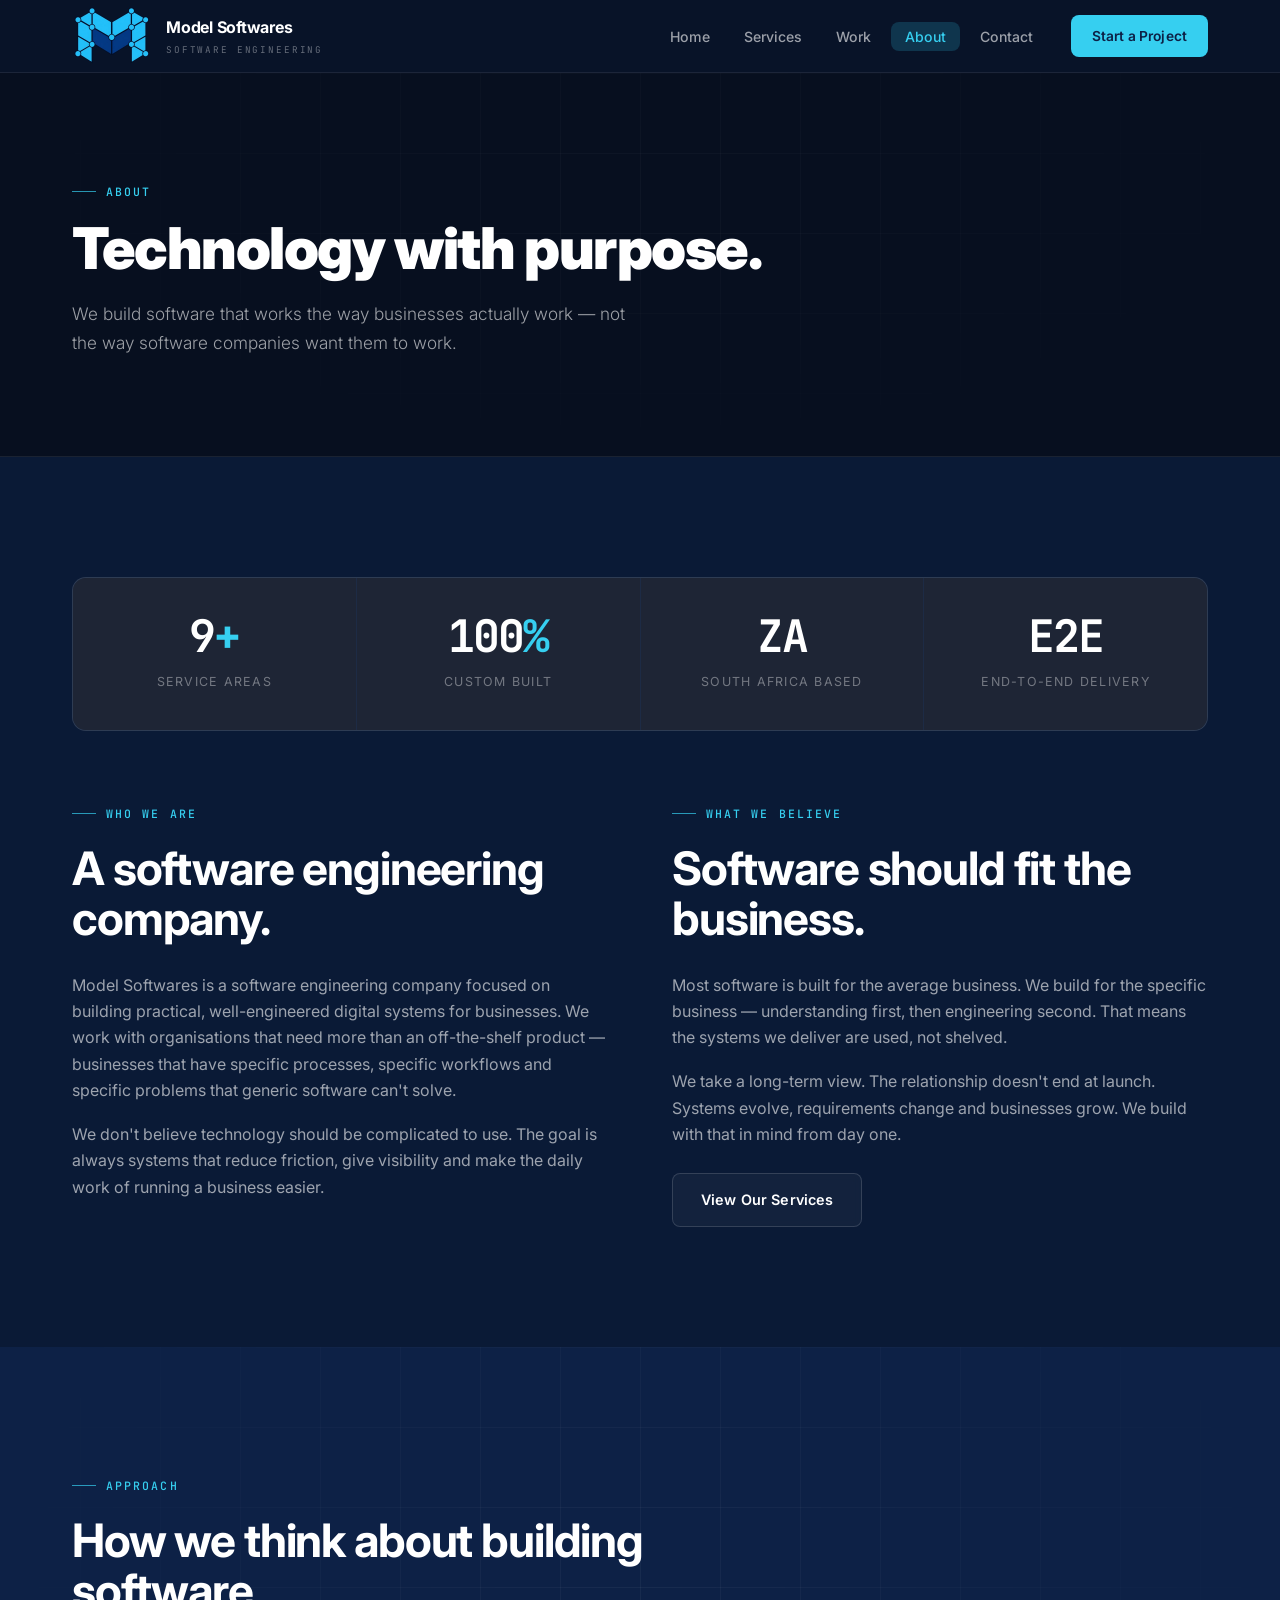
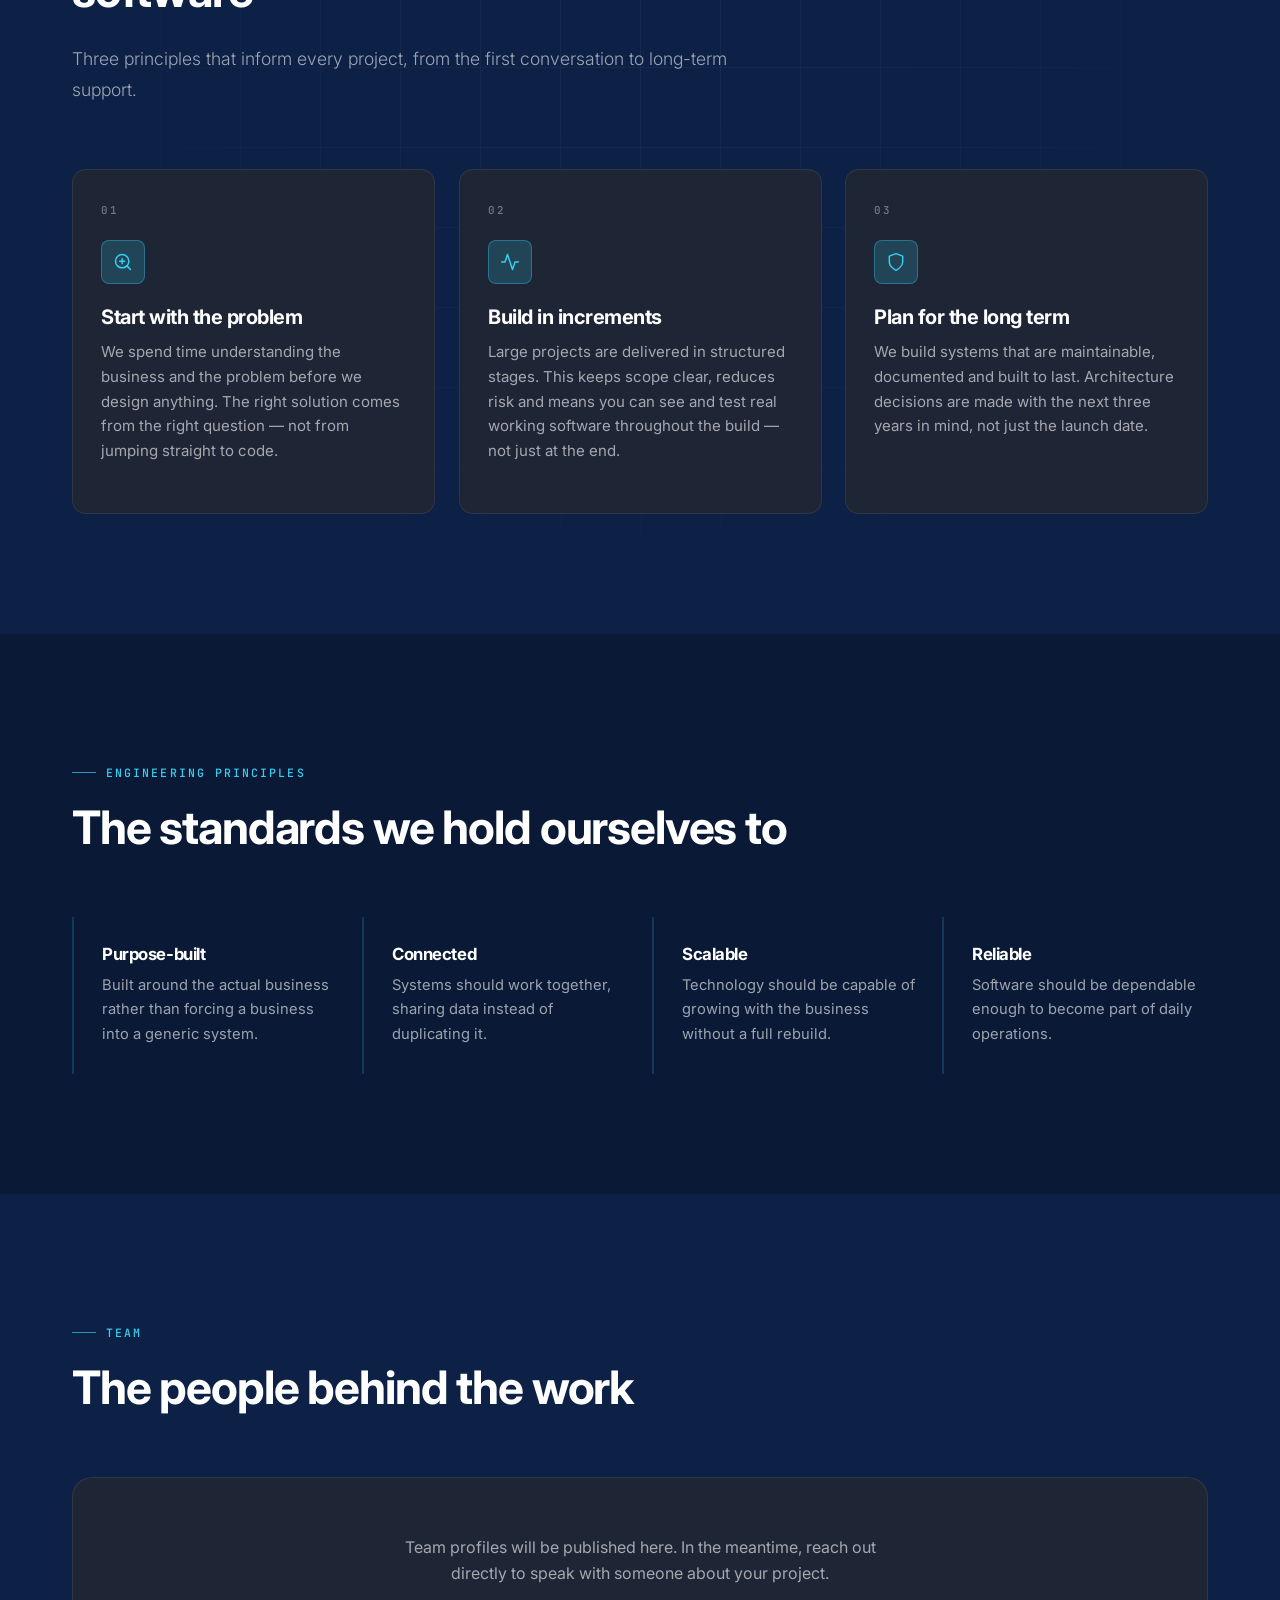
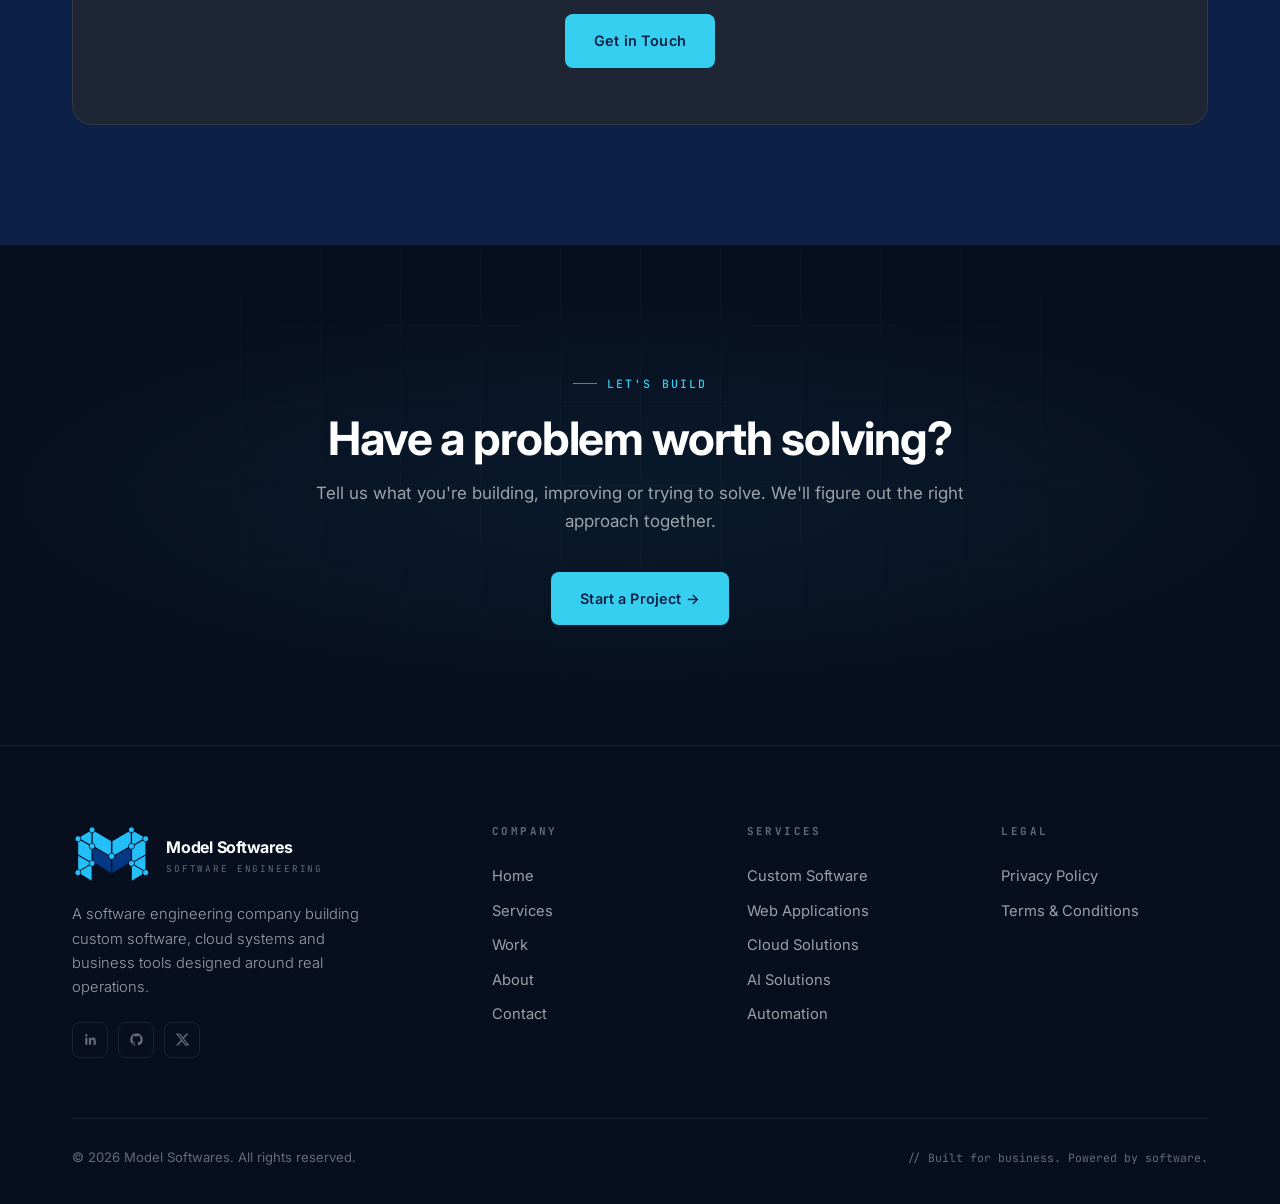
==== about.html @ 7ee9432d "Add files via upload" ====
<!DOCTYPE html>
<html lang="en">
<head>
<meta charset="utf-8">
<meta name="viewport" content="width=device-width, initial-scale=1">
<title>About — Model Softwares</title>
<meta name="description" content="Model Softwares is a software engineering company building custom software, cloud systems and business tools designed around real operations.">
<meta name="theme-color" content="#070f1f">
<meta property="og:type" content="website">
<meta property="og:title" content="About — Model Softwares">
<meta property="og:description" content="A software engineering company built around practical, reliable technology.">
<meta property="og:image" content="images/newlogo.png">
<link rel="icon" href="favicon.svg" type="image/svg+xml">
<link rel="icon" href="images/newlogo-display.png" type="image/png">
<link rel="stylesheet" href="css/style.css">
</head>
<body>

<div class="scroll-progress" aria-hidden="true"></div>

<header class="site-header">
  <div class="wrap">
    <nav class="nav" aria-label="Main navigation">
      <a class="brand" href="index.html">
        <picture>
          <source srcset="images/newlogo-display.webp" type="image/webp">
          <img src="images/newlogo-display.png" alt="Model Softwares logo" width="80" height="58">
        </picture>

        <span>Model Softwares<small>Software Engineering</small></span>
      </a>
      <ul class="nav-links">
        <li><a href="index.html">Home</a></li>
        <li><a href="services.html">Services</a></li>
        <li><a href="work.html">Work</a></li>
        <li><a href="about.html" class="is-active">About</a></li>
        <li><a href="contact.html">Contact</a></li>
      </ul>
      <div class="nav-actions">
        <a class="btn btn--primary btn--sm" href="contact.html">Start a Project</a>
      </div>
      <button class="nav-toggle" type="button" aria-label="Toggle menu" aria-controls="mobile-menu" aria-expanded="false">
        <span></span><span></span><span></span>
      </button>
    </nav>
  </div>
  <div class="mobile-menu" id="mobile-menu">
    <ul>
      <li><a href="index.html">Home</a></li>
      <li><a href="services.html">Services</a></li>
      <li><a href="work.html">Work</a></li>
      <li><a href="about.html" class="is-active">About</a></li>
      <li><a href="contact.html">Contact</a></li>
    </ul>
    <div class="wrap"><a class="btn btn--primary" href="contact.html">Start a Project</a></div>
  </div>
</header>

<main>

  <!-- PAGE HERO -->
  <section class="page-hero">
    <div class="grid-lines" aria-hidden="true"></div>
    <div class="wrap">
      <div class="page-hero__inner">
        <span class="eyebrow">About</span>
        <h1>Technology with purpose.</h1>
        <p>We build software that works the way businesses actually work — not the way software companies want them to work.</p>
      </div>
    </div>
  </section>

  <!-- STAT ROW -->
  <section class="section section--dark">
    <div class="wrap">
      <div class="stat-row reveal">
        <div class="stat-item">
          <span class="stat-item__value">9<span class="accent">+</span></span>
          <span class="stat-item__label">Service Areas</span>
        </div>
        <div class="stat-item">
          <span class="stat-item__value">100<span class="accent">%</span></span>
          <span class="stat-item__label">Custom Built</span>
        </div>
        <div class="stat-item">
          <span class="stat-item__value">ZA</span>
          <span class="stat-item__label">South Africa Based</span>
        </div>
        <div class="stat-item">
          <span class="stat-item__value">E2E</span>
          <span class="stat-item__label">End-to-End Delivery</span>
        </div>
      </div>

      <!-- WHO WE ARE -->
      <div class="grid grid--2" style="gap: 64px; align-items: start;">
        <div class="reveal">
          <span class="eyebrow">Who we are</span>
          <h2>A software engineering company.</h2>
          <p>Model Softwares is a software engineering company focused on building practical, well-engineered digital systems for businesses. We work with organisations that need more than an off-the-shelf product — businesses that have specific processes, specific workflows and specific problems that generic software can't solve.</p>
          <p>We don't believe technology should be complicated to use. The goal is always systems that reduce friction, give visibility and make the daily work of running a business easier.</p>
        </div>
        <div class="reveal">
          <span class="eyebrow">What we believe</span>
          <h2>Software should fit the business.</h2>
          <p>Most software is built for the average business. We build for the specific business — understanding first, then engineering second. That means the systems we deliver are used, not shelved.</p>
          <p>We take a long-term view. The relationship doesn't end at launch. Systems evolve, requirements change and businesses grow. We build with that in mind from day one.</p>
          <a class="btn btn--ghost" href="services.html" style="margin-top: 8px;">View Our Services</a>
        </div>
      </div>
    </div>
  </section>

  <!-- APPROACH -->
  <section class="section">
    <div class="grid-lines" aria-hidden="true"></div>
    <div class="wrap">
      <div class="section-head reveal">
        <span class="eyebrow">Approach</span>
        <h2>How we think about building software</h2>
        <p class="lead">Three principles that inform every project, from the first conversation to long-term support.</p>
      </div>

      <div class="grid grid--3">
        <article class="card reveal">
          <div class="card__num">01</div>
          <div class="card__icon" aria-hidden="true">
            <svg viewBox="0 0 24 24" fill="none" stroke="currentColor" stroke-width="1.8" stroke-linecap="round" stroke-linejoin="round"><circle cx="11" cy="11" r="8"/><path d="M21 21l-4.35-4.35M11 8v6M8 11h6"/></svg>
          </div>
          <h3>Start with the problem</h3>
          <p>We spend time understanding the business and the problem before we design anything. The right solution comes from the right question — not from jumping straight to code.</p>
        </article>

        <article class="card reveal">
          <div class="card__num">02</div>
          <div class="card__icon" aria-hidden="true">
            <svg viewBox="0 0 24 24" fill="none" stroke="currentColor" stroke-width="1.8" stroke-linecap="round" stroke-linejoin="round"><polyline points="22 12 18 12 15 21 9 3 6 12 2 12"/></svg>
          </div>
          <h3>Build in increments</h3>
          <p>Large projects are delivered in structured stages. This keeps scope clear, reduces risk and means you can see and test real working software throughout the build — not just at the end.</p>
        </article>

        <article class="card reveal">
          <div class="card__num">03</div>
          <div class="card__icon" aria-hidden="true">
            <svg viewBox="0 0 24 24" fill="none" stroke="currentColor" stroke-width="1.8" stroke-linecap="round" stroke-linejoin="round"><path d="M12 22s8-4 8-10V5l-8-3-8 3v7c0 6 8 10 8 10z"/></svg>
          </div>
          <h3>Plan for the long term</h3>
          <p>We build systems that are maintainable, documented and built to last. Architecture decisions are made with the next three years in mind, not just the launch date.</p>
        </article>
      </div>
    </div>
  </section>

  <!-- ENGINEERING PRINCIPLES -->
  <section class="section section--dark">
    <div class="wrap">
      <div class="section-head reveal">
        <span class="eyebrow">Engineering Principles</span>
        <h2>The standards we hold ourselves to</h2>
      </div>
      <div class="grid grid--4">
        <div class="principle reveal">
          <h3>Purpose-built</h3>
          <p>Built around the actual business rather than forcing a business into a generic system.</p>
        </div>
        <div class="principle reveal">
          <h3>Connected</h3>
          <p>Systems should work together, sharing data instead of duplicating it.</p>
        </div>
        <div class="principle reveal">
          <h3>Scalable</h3>
          <p>Technology should be capable of growing with the business without a full rebuild.</p>
        </div>
        <div class="principle reveal">
          <h3>Reliable</h3>
          <p>Software should be dependable enough to become part of daily operations.</p>
        </div>
      </div>
    </div>
  </section>

  <!-- TEAM -->
  <section class="section">
    <div class="wrap">
      <div class="section-head reveal">
        <span class="eyebrow">Team</span>
        <h2>The people behind the work</h2>
      </div>
      <div class="team-placeholder reveal">
        <p>Team profiles will be published here. In the meantime, reach out directly to speak with someone about your project.</p>
        <a class="btn btn--primary" href="contact.html">Get in Touch</a>
      </div>
    </div>
  </section>

  <!-- CTA -->
  <section class="cta">
    <div class="grid-lines" aria-hidden="true"></div>
    <div class="wrap">
      <div class="cta__inner reveal">
        <span class="eyebrow" style="justify-content: center;">Let's build</span>
        <h2>Have a problem worth solving?</h2>
        <p>Tell us what you're building, improving or trying to solve. We'll figure out the right approach together.</p>
        <a class="btn btn--primary" href="contact.html">Start a Project →</a>
      </div>
    </div>
  </section>

</main>

<footer class="site-footer">
  <div class="wrap">
    <div class="footer-grid">
      <div class="footer-about">
        <a class="brand" href="index.html">
          <picture>
          <source srcset="images/newlogo-display.webp" type="image/webp">
          <img src="images/newlogo-display.png" alt="Model Softwares logo" width="80" height="58">
        </picture>

        <span>Model Softwares<small>Software Engineering</small></span>
        </a>
        <p>A software engineering company building custom software, cloud systems and business tools designed around real operations.</p>
        <div class="footer-social">
          <a href="#" aria-label="LinkedIn">
            <svg viewBox="0 0 24 24" fill="currentColor"><path d="M20.45 20.45h-3.55v-5.57c0-1.33-.03-3.04-1.85-3.04-1.85 0-2.13 1.45-2.13 2.94v5.67H9.37V9h3.41v1.56h.05c.47-.9 1.63-1.85 3.36-1.85 3.59 0 4.26 2.37 4.26 5.44v6.3zM5.34 7.43a2.06 2.06 0 110-4.12 2.06 2.06 0 010 4.12zM3.56 20.45h3.56V9H3.56v11.45z"/></svg>
          </a>
          <a href="#" aria-label="GitHub">
            <svg viewBox="0 0 24 24" fill="currentColor"><path d="M12 2C6.48 2 2 6.48 2 12c0 4.42 2.87 8.17 6.84 9.5.5.09.68-.22.68-.48v-1.7c-2.78.6-3.37-1.34-3.37-1.34-.46-1.16-1.11-1.47-1.11-1.47-.91-.62.07-.61.07-.61 1 .07 1.53 1.03 1.53 1.03.9 1.52 2.34 1.08 2.91.83.09-.65.35-1.09.63-1.34-2.22-.25-4.55-1.11-4.55-4.94 0-1.09.39-1.98 1.03-2.68-.1-.25-.45-1.27.1-2.64 0 0 .84-.27 2.75 1.02A9.56 9.56 0 0112 6.8c.85.004 1.71.114 2.51.334 1.91-1.29 2.75-1.02 2.75-1.02.55 1.37.2 2.39.1 2.64.64.7 1.03 1.59 1.03 2.68 0 3.84-2.34 4.69-4.57 4.93.36.31.68.92.68 1.85v2.74c0 .27.18.58.69.48A10.01 10.01 0 0022 12c0-5.52-4.48-10-10-10z"/></svg>
          </a>
          <a href="#" aria-label="X (Twitter)">
            <svg viewBox="0 0 24 24" fill="currentColor"><path d="M18.244 2.25h3.308l-7.227 8.26 8.502 11.24H16.17l-5.214-6.817L4.99 21.75H1.68l7.73-8.835L1.254 2.25H8.08l4.713 6.231zm-1.161 17.52h1.833L7.084 4.126H5.117z"/></svg>
          </a>
        </div>
      </div>
      <div>
        <h4>Company</h4>
        <ul>
          <li><a href="index.html">Home</a></li>
          <li><a href="services.html">Services</a></li>
          <li><a href="work.html">Work</a></li>
          <li><a href="about.html">About</a></li>
          <li><a href="contact.html">Contact</a></li>
        </ul>
      </div>
      <div>
        <h4>Services</h4>
        <ul>
          <li><a href="services.html#custom-software">Custom Software</a></li>
          <li><a href="services.html#web-apps">Web Applications</a></li>
          <li><a href="services.html#cloud">Cloud Solutions</a></li>
          <li><a href="services.html#ai">AI Solutions</a></li>
          <li><a href="services.html#automation">Automation</a></li>
        </ul>
      </div>
      <div>
        <h4>Legal</h4>
        <ul>
          <li><a href="#">Privacy Policy</a></li>
          <li><a href="#">Terms &amp; Conditions</a></li>
        </ul>
      </div>
    </div>
    <div class="footer-bottom">
      <span>&copy; <span id="year">2026</span> Model Softwares. All rights reserved.</span>
      <span class="mono">// Built for business. Powered by software.</span>
    </div>
  </div>
</footer>

<script src="js/script.js"></script>
</body>
</html>
---- css/style.css ----
/* ==========================================================================
   Model Softwares — Premium Design System
   Palette: Tech Navy / Electric Cyan / Carbon Grey / Pure White
   Fonts: Inter (body) + JetBrains Mono (accents)
   ========================================================================== */

@import url('https://fonts.googleapis.com/css2?family=Inter:wght@300;400;500;600;700;900&family=JetBrains+Mono:wght@400;500;700&display=swap');

/* ---------- custom properties ---------- */
:root {
  /* Brand palette */
  --tech-navy:      #0d2146;
  --electric-cyan:  #36cff0;
  --carbon-grey:    #1e2535;
  --pure-white:     #ffffff;

  /* Extended palette */
  --navy-deep:      #070f1f;
  --navy-mid:       #0a1a36;
  --navy-soft:      #122c5a;
  --navy-glass:     rgba(13, 33, 70, 0.72);
  --cyan-dim:       rgba(54, 207, 240, 0.18);
  --cyan-glow:      rgba(54, 207, 240, 0.35);
  --cyan-bright:    #5ddaf4;
  --grey-line:      rgba(255, 255, 255, 0.08);
  --grey-line-mid:  rgba(255, 255, 255, 0.14);
  --text-muted:     rgba(255, 255, 255, 0.60);
  --text-faint:     rgba(255, 255, 255, 0.38);
  --error:          #ff6b6b;

  /* Typography */
  --font:      'Inter', 'Helvetica Neue', Arial, sans-serif;
  --font-mono: 'JetBrains Mono', 'Fira Code', 'Courier New', monospace;

  /* Layout */
  --wrap:       1200px;
  --section-y:  120px;
  --radius:     8px;
  --radius-lg:  14px;
  --radius-xl:  20px;

  /* Shadows */
  --shadow-sm:  0 4px 16px rgba(0, 0, 0, 0.24);
  --shadow:     0 16px 40px rgba(0, 0, 0, 0.36);
  --shadow-lg:  0 32px 64px rgba(0, 0, 0, 0.48);
  --shadow-cyan: 0 0 32px rgba(54, 207, 240, 0.20);

  /* Transitions */
  --ease:       cubic-bezier(0.25, 0.46, 0.45, 0.94);
  --ease-out:   cubic-bezier(0.16, 1, 0.3, 1);
  --ease-spring: cubic-bezier(0.34, 1.56, 0.64, 1);
}

/* ---------- base reset ---------- */
*, *::before, *::after { box-sizing: border-box; }

html {
  scroll-behavior: smooth;
  -webkit-text-size-adjust: 100%;
}

body {
  margin: 0;
  font-family: var(--font);
  font-size: 16px;
  line-height: 1.65;
  color: var(--pure-white);
  background: var(--tech-navy);
  -webkit-font-smoothing: antialiased;
  -moz-osx-font-smoothing: grayscale;
  overflow-x: hidden;
}

img { max-width: 100%; display: block; }

a {
  color: var(--electric-cyan);
  text-decoration: none;
  transition: color 0.2s var(--ease), opacity 0.2s var(--ease);
}
a:hover { color: var(--cyan-bright); }

h1, h2, h3, h4 {
  margin: 0 0 0.6em;
  font-weight: 700;
  line-height: 1.1;
  letter-spacing: -0.025em;
}

h1 { font-size: clamp(2.6rem, 6vw, 4.4rem); font-weight: 900; }
h2 { font-size: clamp(2rem, 3.6vw, 3rem); }
h3 { font-size: clamp(1.1rem, 1.8vw, 1.25rem); }
h4 { font-size: 0.9rem; }

p { margin: 0 0 1.1em; color: var(--text-muted); }

ul { margin: 0; padding: 0; list-style: none; }

/* ---------- scroll progress bar ---------- */
.scroll-progress {
  position: fixed;
  top: 0;
  left: 0;
  width: 100%;
  height: 2px;
  background: transparent;
  z-index: 200;
  transform-origin: left;
  transform: scaleX(0);
}

.scroll-progress::after {
  content: '';
  position: absolute;
  inset: 0;
  background: linear-gradient(90deg, var(--electric-cyan), var(--cyan-bright));
  box-shadow: 0 0 12px var(--electric-cyan);
}

/* ---------- layout helpers ---------- */
.wrap {
  width: 100%;
  max-width: var(--wrap);
  margin: 0 auto;
  padding: 0 32px;
}

.section {
  padding: var(--section-y) 0;
  position: relative;
  overflow: hidden;
}

.section--dark    { background: var(--navy-mid); }
.section--deeper  { background: var(--navy-deep); }
.section--carbon  { background: var(--carbon-grey); }

.section-head {
  max-width: 720px;
  margin-bottom: 64px;
}

.section-head--center {
  max-width: 640px;
  margin-left: auto;
  margin-right: auto;
  text-align: center;
}

/* ---------- eyebrow / labels ---------- */
.eyebrow {
  display: inline-flex;
  align-items: center;
  gap: 10px;
  margin-bottom: 20px;
  font-family: var(--font-mono);
  font-size: 0.72rem;
  font-weight: 500;
  letter-spacing: 0.18em;
  text-transform: uppercase;
  color: var(--electric-cyan);
}

.eyebrow::before {
  content: '';
  display: block;
  width: 24px;
  height: 1px;
  background: var(--electric-cyan);
  opacity: 0.7;
}

.lead {
  font-size: 1.1rem;
  font-weight: 300;
  color: var(--text-muted);
  line-height: 1.75;
}

/* ---------- grid system ---------- */
.grid { display: grid; gap: 24px; }
.grid--2 { grid-template-columns: repeat(2, 1fr); }
.grid--3 { grid-template-columns: repeat(3, 1fr); }
.grid--4 { grid-template-columns: repeat(4, 1fr); }

/* ---------- decorative backgrounds ---------- */
.grid-lines {
  position: absolute;
  inset: 0;
  pointer-events: none;
  background-image:
    linear-gradient(var(--grey-line) 1px, transparent 1px),
    linear-gradient(90deg, var(--grey-line) 1px, transparent 1px);
  background-size: 80px 80px;
  opacity: 0.6;
  mask-image: radial-gradient(ellipse at 50% 30%, #000 0%, transparent 72%);
}

.noise-overlay {
  position: absolute;
  inset: 0;
  pointer-events: none;
  opacity: 0.03;
  background-image: url("data:image/svg+xml,%3Csvg viewBox='0 0 256 256' xmlns='http://www.w3.org/2000/svg'%3E%3Cfilter id='noise'%3E%3CfeTurbulence type='fractalNoise' baseFrequency='0.9' numOctaves='4' stitchTiles='stitch'/%3E%3C/filter%3E%3Crect width='100%25' height='100%25' filter='url(%23noise)'/%3E%3C/svg%3E");
  background-size: 200px 200px;
}

/* ---------- buttons ---------- */
.btn {
  display: inline-flex;
  align-items: center;
  gap: 10px;
  padding: 14px 28px;
  border: 1px solid transparent;
  border-radius: var(--radius);
  font-family: var(--font);
  font-size: 0.9rem;
  font-weight: 600;
  letter-spacing: 0.01em;
  cursor: pointer;
  transition:
    transform 0.2s var(--ease-spring),
    background 0.2s var(--ease),
    border-color 0.2s var(--ease),
    color 0.2s var(--ease),
    box-shadow 0.2s var(--ease);
  position: relative;
  overflow: hidden;
  white-space: nowrap;
}

.btn::after {
  content: '';
  position: absolute;
  inset: 0;
  background: rgba(255,255,255,0.06);
  opacity: 0;
  transition: opacity 0.2s var(--ease);
}

.btn:hover::after { opacity: 1; }
.btn:active { transform: scale(0.97) !important; }

.btn--primary {
  background: var(--electric-cyan);
  color: var(--tech-navy);
  box-shadow: 0 0 0 0 var(--cyan-glow);
}

.btn--primary:hover {
  background: var(--cyan-bright);
  color: var(--navy-deep);
  transform: translateY(-2px);
  box-shadow: var(--shadow-cyan);
}

.btn--ghost {
  border-color: var(--grey-line-mid);
  color: var(--pure-white);
  background: rgba(255,255,255,0.04);
  backdrop-filter: blur(4px);
}

.btn--ghost:hover {
  border-color: var(--electric-cyan);
  color: var(--electric-cyan);
  transform: translateY(-2px);
  background: var(--cyan-dim);
}

.btn--sm {
  padding: 10px 20px;
  font-size: 0.84rem;
}

.link-more {
  display: inline-flex;
  align-items: center;
  gap: 8px;
  font-size: 0.86rem;
  font-weight: 600;
  color: var(--electric-cyan);
  letter-spacing: 0.01em;
  transition: gap 0.2s var(--ease), color 0.2s var(--ease);
}

.link-more:hover {
  gap: 14px;
  color: var(--cyan-bright);
}

/* ---------- header / navigation ---------- */
.site-header {
  position: sticky;
  top: 0;
  z-index: 100;
  background: rgba(7, 15, 31, 0.75);
  border-bottom: 1px solid var(--grey-line);
  backdrop-filter: blur(16px);
  -webkit-backdrop-filter: blur(16px);
  transition: background 0.3s var(--ease), border-color 0.3s var(--ease);
}

.site-header.scrolled {
  background: rgba(7, 15, 31, 0.92);
  border-bottom-color: var(--grey-line-mid);
}

.nav {
  display: flex;
  align-items: center;
  justify-content: space-between;
  gap: 24px;
  height: 72px;
}

.brand {
  display: flex;
  align-items: center;
  gap: 14px;
  color: var(--pure-white);
  font-weight: 700;
  letter-spacing: -0.015em;
  flex-shrink: 0;
}

.brand:hover { color: var(--pure-white); }

.brand img {
  width: 80px;
  height: auto;
  object-fit: contain;
}

.brand span small {
  display: block;
  font-family: var(--font-mono);
  font-size: 0.58rem;
  font-weight: 400;
  letter-spacing: 0.2em;
  text-transform: uppercase;
  color: var(--text-faint);
  margin-top: 2px;
}

.nav-links {
  display: flex;
  align-items: center;
  gap: 6px;
  margin-left: auto;
}

.nav-links a {
  position: relative;
  padding: 6px 14px;
  font-size: 0.88rem;
  font-weight: 500;
  color: var(--text-muted);
  border-radius: var(--radius);
  transition: color 0.2s var(--ease), background 0.2s var(--ease);
}

.nav-links a:hover {
  color: var(--pure-white);
  background: rgba(255,255,255,0.06);
}

.nav-links a.is-active {
  color: var(--electric-cyan);
  background: var(--cyan-dim);
}

.nav-actions {
  display: flex;
  align-items: center;
  gap: 12px;
  flex-shrink: 0;
}

.nav-actions .login {
  font-size: 0.88rem;
  font-weight: 500;
  color: var(--text-muted);
  padding: 6px 12px;
  border-radius: var(--radius);
  transition: color 0.2s var(--ease), background 0.2s var(--ease);
}

.nav-actions .login:hover {
  color: var(--pure-white);
  background: rgba(255,255,255,0.06);
}

.nav-actions .btn { padding: 9px 20px; font-size: 0.86rem; }

.nav-toggle {
  display: none;
  width: 40px;
  height: 36px;
  padding: 8px;
  background: transparent;
  border: 1px solid var(--grey-line-mid);
  border-radius: var(--radius);
  cursor: pointer;
  flex-direction: column;
  justify-content: space-between;
  flex-shrink: 0;
}

.nav-toggle span {
  display: block;
  height: 1.5px;
  background: var(--pure-white);
  border-radius: 2px;
  transition: transform 0.28s var(--ease), opacity 0.2s var(--ease);
}

.nav-toggle[aria-expanded="true"] span:nth-child(1) { transform: translateY(8px) rotate(45deg); }
.nav-toggle[aria-expanded="true"] span:nth-child(2) { opacity: 0; transform: scaleX(0); }
.nav-toggle[aria-expanded="true"] span:nth-child(3) { transform: translateY(-8px) rotate(-45deg); }

.mobile-menu {
  display: none;
  overflow: hidden;
  max-height: 0;
  border-top: 1px solid transparent;
  background: rgba(7, 15, 31, 0.97);
  transition: max-height 0.4s var(--ease-out), border-color 0.3s var(--ease);
  backdrop-filter: blur(16px);
}

.mobile-menu.is-open {
  max-height: 500px;
  border-top-color: var(--grey-line);
}

.mobile-menu ul { padding: 16px 24px 24px; }

.mobile-menu li + li { border-top: 1px solid var(--grey-line); }

.mobile-menu a {
  display: block;
  padding: 14px 0;
  color: var(--text-muted);
  font-size: 0.96rem;
  font-weight: 500;
  transition: color 0.2s var(--ease);
}

.mobile-menu a:hover,
.mobile-menu a.is-active { color: var(--electric-cyan); }

.mobile-menu .wrap { padding-bottom: 24px; }

.mobile-menu .btn {
  width: 100%;
  justify-content: center;
  margin-top: 16px;
}

/* ---------- hero ---------- */
.hero {
  position: relative;
  min-height: 100svh;
  display: flex;
  align-items: center;
  background: var(--navy-deep);
  overflow: hidden;
}

.hero__canvas-wrap {
  position: absolute;
  inset: 0;
  z-index: 0;
}

.hero__canvas-wrap canvas {
  display: block;
  width: 100%;
  height: 100%;
}

/* Static fallback gradient (shown when 3D not loaded or not supported) */
.hero__fallback {
  position: absolute;
  inset: 0;
  background:
    radial-gradient(ellipse 80% 60% at 70% 50%, rgba(54, 207, 240, 0.07) 0%, transparent 60%),
    radial-gradient(ellipse 60% 80% at 20% 80%, rgba(18, 44, 90, 0.6) 0%, transparent 60%);
  z-index: 0;
}

.hero__vignette {
  position: absolute;
  inset: 0;
  z-index: 1;
  pointer-events: none;
  background:
    radial-gradient(ellipse 100% 100% at 50% 50%, transparent 40%, var(--navy-deep) 100%),
    linear-gradient(to bottom, transparent 60%, var(--navy-deep) 100%);
}

.hero .grid-lines {
  z-index: 1;
  opacity: 0.3;
}

.hero .wrap {
  position: relative;
  z-index: 2;
  padding-top: 80px;
  padding-bottom: 80px;
}

.hero__inner {
  max-width: 820px;
}

.hero__eyebrow {
  display: inline-flex;
  align-items: center;
  gap: 10px;
  margin-bottom: 28px;
  font-family: var(--font-mono);
  font-size: 0.72rem;
  font-weight: 500;
  letter-spacing: 0.2em;
  text-transform: uppercase;
  color: var(--electric-cyan);
  opacity: 0;
  transform: translateY(12px);
  transition: opacity 0.6s var(--ease-out), transform 0.6s var(--ease-out);
}

.hero__eyebrow.is-visible { opacity: 1; transform: none; }

.hero__eyebrow-dot {
  display: inline-block;
  width: 6px;
  height: 6px;
  border-radius: 50%;
  background: var(--electric-cyan);
  animation: pulse-dot 2s ease-in-out infinite;
}

@keyframes pulse-dot {
  0%, 100% { opacity: 1; transform: scale(1); }
  50% { opacity: 0.4; transform: scale(0.6); }
}

.hero__cursor {
  display: inline-block;
  width: 2px;
  height: 1em;
  background: var(--electric-cyan);
  margin-left: 2px;
  vertical-align: middle;
  animation: blink-cursor 1s step-end infinite;
}

@keyframes blink-cursor {
  0%, 100% { opacity: 1; }
  50% { opacity: 0; }
}

.hero h1 {
  margin-bottom: 28px;
  opacity: 0;
  transform: translateY(20px);
  transition: opacity 0.7s var(--ease-out) 0.1s, transform 0.7s var(--ease-out) 0.1s;
}

.hero h1.is-visible { opacity: 1; transform: none; }

.hero h1 .accent { color: var(--electric-cyan); }

.hero__sub {
  max-width: 560px;
  font-size: 1.12rem;
  font-weight: 300;
  line-height: 1.75;
  color: var(--text-muted);
  margin-bottom: 40px;
  opacity: 0;
  transform: translateY(16px);
  transition: opacity 0.7s var(--ease-out) 0.2s, transform 0.7s var(--ease-out) 0.2s;
}

.hero__sub.is-visible { opacity: 1; transform: none; }

.hero__cta {
  display: flex;
  flex-wrap: wrap;
  gap: 14px;
  margin-bottom: 64px;
  opacity: 0;
  transform: translateY(14px);
  transition: opacity 0.6s var(--ease-out) 0.32s, transform 0.6s var(--ease-out) 0.32s;
}

.hero__cta.is-visible { opacity: 1; transform: none; }

.hero__meta {
  display: flex;
  flex-wrap: wrap;
  gap: 0;
  padding-top: 32px;
  border-top: 1px solid var(--grey-line);
  opacity: 0;
  transform: translateY(10px);
  transition: opacity 0.6s var(--ease-out) 0.44s, transform 0.6s var(--ease-out) 0.44s;
}

.hero__meta.is-visible { opacity: 1; transform: none; }

.hero__meta-item {
  padding: 0 32px 0 0;
}

.hero__meta-item + .hero__meta-item {
  padding-left: 32px;
  border-left: 1px solid var(--grey-line-mid);
}

.hero__meta-item strong {
  display: block;
  font-family: var(--font-mono);
  font-size: 1.6rem;
  font-weight: 700;
  color: var(--pure-white);
  letter-spacing: -0.03em;
  line-height: 1;
  margin-bottom: 4px;
}

.hero__meta-item span {
  font-size: 0.75rem;
  font-weight: 400;
  letter-spacing: 0.1em;
  text-transform: uppercase;
  color: var(--text-faint);
}

/* ---------- page hero (inner pages) ---------- */
.page-hero {
  position: relative;
  padding: 100px 0 80px;
  background: var(--navy-deep);
  border-bottom: 1px solid var(--grey-line);
  overflow: hidden;
}

.page-hero .grid-lines { opacity: 0.4; }

.page-hero__inner {
  position: relative;
  z-index: 2;
  max-width: 740px;
}

.page-hero__inner .eyebrow { margin-bottom: 16px; }

.page-hero h1 {
  font-size: clamp(2.2rem, 5vw, 3.6rem);
  margin-bottom: 20px;
}

.page-hero p {
  font-size: 1.08rem;
  font-weight: 300;
  max-width: 560px;
}

/* ---------- cards ---------- */
.card {
  position: relative;
  padding: 32px 28px;
  background: var(--carbon-grey);
  border: 1px solid var(--grey-line);
  border-radius: var(--radius-lg);
  transition:
    transform 0.3s var(--ease-spring),
    border-color 0.3s var(--ease),
    box-shadow 0.3s var(--ease);
  overflow: hidden;
}

.card::before {
  content: '';
  position: absolute;
  top: 0; left: 0; right: 0;
  height: 1px;
  background: linear-gradient(90deg, transparent, var(--electric-cyan), transparent);
  opacity: 0;
  transition: opacity 0.3s var(--ease);
}

.card:hover {
  transform: translateY(-5px);
  border-color: rgba(54, 207, 240, 0.25);
  box-shadow: var(--shadow), 0 0 40px rgba(54, 207, 240, 0.06);
}

.card:hover::before { opacity: 1; }

.card p { font-size: 0.94rem; }

/* Card sweep effect */
.card::after {
  content: '';
  position: absolute;
  inset: 0;
  background: linear-gradient(135deg, rgba(54,207,240,0.04) 0%, transparent 60%);
  opacity: 0;
  transition: opacity 0.4s var(--ease);
  pointer-events: none;
}

.card:hover::after { opacity: 1; }

/* Service card specifics */
.card__num {
  font-family: var(--font-mono);
  font-size: 0.68rem;
  font-weight: 500;
  letter-spacing: 0.14em;
  color: var(--text-faint);
  margin-bottom: 20px;
}

.card__icon {
  display: flex;
  align-items: center;
  justify-content: center;
  width: 44px;
  height: 44px;
  margin-bottom: 22px;
  border: 1px solid var(--cyan-glow);
  border-radius: var(--radius);
  color: var(--electric-cyan);
  background: var(--cyan-dim);
  transition: background 0.3s var(--ease), border-color 0.3s var(--ease), box-shadow 0.3s var(--ease);
}

.card:hover .card__icon {
  background: rgba(54, 207, 240, 0.22);
  border-color: var(--electric-cyan);
  box-shadow: 0 0 20px rgba(54, 207, 240, 0.2);
}

.card__icon svg { width: 20px; height: 20px; }

/* ---------- philosophy ---------- */
.philosophy__quote {
  font-size: clamp(1.8rem, 3.4vw, 2.7rem);
  font-weight: 900;
  line-height: 1.15;
  letter-spacing: -0.03em;
  margin-bottom: 28px;
  max-width: 780px;
}

.philosophy__quote .accent { color: var(--electric-cyan); }

.principle {
  padding: 28px 0 28px 28px;
  border-left: 2px solid var(--cyan-dim);
  transition: border-color 0.3s var(--ease);
}

.principle:hover { border-left-color: var(--electric-cyan); }

.principle h3 { margin-bottom: 10px; font-size: 1.05rem; }
.principle p { margin: 0; font-size: 0.92rem; }

/* ---------- process ---------- */
.process {
  position: relative;
  border-top: 1px solid var(--grey-line);
}

/* Animated line between steps */
.process__line {
  position: absolute;
  left: 16px;
  top: 0;
  bottom: 0;
  width: 1px;
  background: var(--grey-line);
  pointer-events: none;
}

.process__line-fill {
  position: absolute;
  top: 0;
  left: 0;
  width: 100%;
  background: linear-gradient(to bottom, var(--electric-cyan), transparent);
  height: 0%;
  transition: height 1.2s var(--ease-out);
}

.process__item {
  position: relative;
  padding: 36px 0 36px 52px;
  border-bottom: 1px solid var(--grey-line);
  display: grid;
  grid-template-columns: 200px 1fr;
  align-items: start;
  gap: 24px;
  transition: background 0.3s var(--ease);
}

.process__item:hover { background: rgba(255,255,255,0.015); }

.process__dot {
  position: absolute;
  left: 10px;
  top: 40px;
  width: 12px;
  height: 12px;
  border-radius: 50%;
  border: 2px solid var(--electric-cyan);
  background: var(--navy-deep);
  transition: background 0.3s var(--ease), box-shadow 0.3s var(--ease);
}

.process__item:hover .process__dot {
  background: var(--electric-cyan);
  box-shadow: 0 0 16px var(--electric-cyan);
}

.process__label {
  padding-top: 4px;
}

.process__num {
  display: block;
  font-family: var(--font-mono);
  font-size: 0.72rem;
  font-weight: 500;
  letter-spacing: 0.16em;
  color: var(--electric-cyan);
  margin-bottom: 8px;
}

.process__item h3 { margin: 0 0 6px; font-size: 1.1rem; }
.process__item p { margin: 0; font-size: 0.92rem; }

/* ---------- work / projects ---------- */
.project {
  overflow: hidden;
  padding: 0;
  background: var(--carbon-grey);
  cursor: pointer;
}

.project__thumb {
  aspect-ratio: 16 / 10;
  background: var(--navy-mid);
  border-bottom: 1px solid var(--grey-line);
  overflow: hidden;
  position: relative;
}

.project__thumb img {
  width: 100%;
  height: 100%;
  object-fit: cover;
  transition: transform 0.5s var(--ease);
}

/* Hover overlay */
.project__overlay {
  position: absolute;
  inset: 0;
  background: rgba(7, 15, 31, 0.82);
  backdrop-filter: blur(2px);
  display: flex;
  align-items: center;
  justify-content: center;
  opacity: 0;
  transition: opacity 0.35s var(--ease);
}

.project__overlay span {
  font-family: var(--font-mono);
  font-size: 0.78rem;
  font-weight: 500;
  letter-spacing: 0.16em;
  text-transform: uppercase;
  color: var(--electric-cyan);
  border: 1px solid var(--cyan-glow);
  padding: 8px 18px;
  border-radius: var(--radius);
  transform: translateY(8px);
  transition: transform 0.35s var(--ease-spring);
}

.project:hover .project__thumb img { transform: scale(1.06); }
.project:hover .project__overlay { opacity: 1; }
.project:hover .project__overlay span { transform: none; }

.project__body { padding: 26px 26px 30px; }

.project__cat {
  font-family: var(--font-mono);
  font-size: 0.68rem;
  font-weight: 500;
  letter-spacing: 0.2em;
  text-transform: uppercase;
  color: var(--electric-cyan);
}

.project__body h3 { margin: 10px 0 8px; }

.filters {
  display: flex;
  flex-wrap: wrap;
  gap: 8px;
  margin-bottom: 48px;
}

.filter {
  padding: 8px 18px;
  font-family: var(--font-mono);
  font-size: 0.76rem;
  font-weight: 500;
  letter-spacing: 0.08em;
  color: var(--text-muted);
  background: rgba(255,255,255,0.04);
  border: 1px solid var(--grey-line);
  border-radius: 100px;
  cursor: pointer;
  transition: all 0.2s var(--ease);
}

.filter:hover {
  border-color: var(--electric-cyan);
  color: var(--electric-cyan);
  background: var(--cyan-dim);
}

.filter.is-active {
  background: var(--electric-cyan);
  border-color: var(--electric-cyan);
  color: var(--tech-navy);
  font-weight: 700;
  box-shadow: 0 0 16px rgba(54, 207, 240, 0.3);
}

.project[hidden] { display: none; }

/* Project detail panel */
.project-detail {
  display: none;
  margin-top: 40px;
  padding: 40px;
  background: var(--carbon-grey);
  border: 1px solid var(--grey-line);
  border-radius: var(--radius-xl);
  animation: slide-down 0.4s var(--ease-out);
}

@keyframes slide-down {
  from { opacity: 0; transform: translateY(-16px); }
  to   { opacity: 1; transform: none; }
}

.project-detail.is-open { display: block; }

.project-detail__close {
  float: right;
  padding: 7px 16px;
  font-family: var(--font-mono);
  font-size: 0.76rem;
  color: var(--text-muted);
  background: transparent;
  border: 1px solid var(--grey-line);
  border-radius: var(--radius);
  cursor: pointer;
  transition: all 0.2s var(--ease);
}

.project-detail__close:hover {
  color: var(--pure-white);
  border-color: var(--grey-line-mid);
}

.project-detail h3 {
  margin-bottom: 4px;
  font-size: 1.4rem;
}

.project-detail__cat {
  font-family: var(--font-mono);
  font-size: 0.72rem;
  letter-spacing: 0.16em;
  text-transform: uppercase;
  color: var(--electric-cyan);
  display: block;
  margin-bottom: 20px;
}

.project-detail__scope-label {
  font-family: var(--font-mono);
  font-size: 0.68rem;
  letter-spacing: 0.16em;
  text-transform: uppercase;
  color: var(--text-faint);
  display: block;
  margin: 20px 0 10px;
}

.project-detail__scope li {
  padding: 5px 0 5px 18px;
  font-size: 0.92rem;
  color: var(--text-muted);
  position: relative;
}

.project-detail__scope li::before {
  content: '';
  position: absolute;
  left: 0;
  top: 13px;
  width: 6px;
  height: 6px;
  border: 1px solid var(--electric-cyan);
  transform: rotate(45deg);
}

/* ---------- technologies ---------- */
.tech-col h3 {
  font-family: var(--font-mono);
  font-size: 0.68rem;
  letter-spacing: 0.22em;
  text-transform: uppercase;
  color: var(--electric-cyan);
  margin-bottom: 18px;
  padding-bottom: 14px;
  border-bottom: 1px solid var(--grey-line);
}

.tech-tags {
  display: flex;
  flex-wrap: wrap;
  gap: 8px;
}

.tech-tag {
  display: inline-block;
  padding: 6px 12px;
  font-family: var(--font-mono);
  font-size: 0.74rem;
  font-weight: 400;
  color: var(--text-muted);
  background: rgba(255,255,255,0.04);
  border: 1px solid var(--grey-line);
  border-radius: 4px;
  transition: all 0.2s var(--ease);
  cursor: default;
}

.tech-tag:hover {
  color: var(--electric-cyan);
  border-color: var(--cyan-glow);
  background: var(--cyan-dim);
}

/* ---------- service blocks (services page) ---------- */
.service-block {
  display: grid;
  grid-template-columns: 1fr 1fr;
  gap: 56px;
  padding: 64px 0;
  border-top: 1px solid var(--grey-line);
  align-items: start;
}

.service-block:last-of-type { border-bottom: 1px solid var(--grey-line); }

.service-block__head {}

.service-block h2 {
  font-size: clamp(1.5rem, 2.6vw, 2rem);
  margin-bottom: 16px;
}

.checklist { margin-top: 24px; }

.checklist li {
  position: relative;
  padding: 7px 0 7px 26px;
  font-size: 0.92rem;
  color: var(--text-muted);
  border-bottom: 1px solid var(--grey-line);
  transition: color 0.2s var(--ease), padding-left 0.2s var(--ease);
}

.checklist li:first-child { border-top: 1px solid var(--grey-line); }

.checklist li::before {
  content: '';
  position: absolute;
  left: 4px;
  top: 16px;
  width: 7px;
  height: 7px;
  border: 1px solid var(--electric-cyan);
  transform: rotate(45deg);
  transition: background 0.2s var(--ease);
}

.checklist li.is-visible::before { background: var(--cyan-dim); }

.value-note {
  margin-top: 28px;
  padding: 20px 22px;
  background: rgba(54, 207, 240, 0.05);
  border-left: 2px solid var(--electric-cyan);
  border-radius: 0 var(--radius) var(--radius) 0;
}

.value-note p { margin: 0; font-size: 0.92rem; }

/* ---------- CTA section ---------- */
.cta {
  position: relative;
  padding: 120px 0;
  background: var(--navy-deep);
  overflow: hidden;
  text-align: center;
}

.cta::before {
  content: '';
  position: absolute;
  inset: 0;
  background: radial-gradient(ellipse 80% 60% at 50% 50%, rgba(54, 207, 240, 0.06) 0%, transparent 70%);
  animation: aurora-pulse 8s ease-in-out infinite;
}

@keyframes aurora-pulse {
  0%, 100% { opacity: 0.6; transform: scale(1); }
  50%       { opacity: 1;   transform: scale(1.1); }
}

.cta .grid-lines { opacity: 0.3; }

.cta__inner {
  position: relative;
  z-index: 2;
  max-width: 660px;
  margin: 0 auto;
}

.cta__inner h2 { margin-bottom: 16px; }
.cta__inner p { margin-bottom: 36px; font-size: 1.06rem; }

/* ---------- contact ---------- */
.contact-layout {
  display: grid;
  grid-template-columns: 1fr 1.4fr;
  gap: 64px;
  align-items: start;
}

.form {
  padding: 40px;
  background: var(--carbon-grey);
  border: 1px solid var(--grey-line);
  border-radius: var(--radius-xl);
}

.field {
  margin-bottom: 22px;
  position: relative;
}

.field label {
  display: block;
  margin-bottom: 9px;
  font-family: var(--font-mono);
  font-size: 0.72rem;
  font-weight: 500;
  letter-spacing: 0.14em;
  text-transform: uppercase;
  color: var(--text-faint);
  transition: color 0.2s var(--ease);
}

.field:focus-within label { color: var(--electric-cyan); }

.field input,
.field select,
.field textarea {
  width: 100%;
  padding: 13px 16px;
  font-family: var(--font);
  font-size: 0.94rem;
  color: var(--pure-white);
  background: rgba(0, 0, 0, 0.28);
  border: 1px solid var(--grey-line-mid);
  border-radius: var(--radius);
  transition: border-color 0.2s var(--ease), box-shadow 0.2s var(--ease);
  -webkit-appearance: none;
}

.field textarea { min-height: 150px; resize: vertical; }

.field input:focus,
.field select:focus,
.field textarea:focus {
  outline: none;
  border-color: var(--electric-cyan);
  box-shadow: 0 0 0 3px rgba(54, 207, 240, 0.12);
}

.field select option { background: #1e2535; color: var(--pure-white); }

.field.has-error input,
.field.has-error select,
.field.has-error textarea { border-color: var(--error); }

.error-msg {
  display: none;
  margin-top: 6px;
  font-size: 0.78rem;
  color: #ff8f8f;
  font-family: var(--font-mono);
}

.field.has-error .error-msg { display: block; }

.form-row {
  display: grid;
  grid-template-columns: 1fr 1fr;
  gap: 18px;
}

.form-status {
  display: none;
  margin-top: 20px;
  padding: 16px 18px;
  background: rgba(54, 207, 240, 0.08);
  border-left: 2px solid var(--electric-cyan);
  border-radius: 0 var(--radius) var(--radius) 0;
  font-size: 0.9rem;
  color: var(--text-muted);
}

.form-status.is-visible { display: block; }

.contact-info li {
  padding: 18px 0;
  border-bottom: 1px solid var(--grey-line);
  display: flex;
  gap: 16px;
  align-items: flex-start;
}

.contact-info__icon {
  width: 34px;
  height: 34px;
  border: 1px solid var(--grey-line-mid);
  border-radius: var(--radius);
  display: flex;
  align-items: center;
  justify-content: center;
  color: var(--electric-cyan);
  flex-shrink: 0;
  margin-top: 2px;
}

.contact-info__icon svg { width: 15px; height: 15px; }

.contact-info__text strong {
  display: block;
  margin-bottom: 3px;
  font-family: var(--font-mono);
  font-size: 0.68rem;
  font-weight: 500;
  letter-spacing: 0.16em;
  text-transform: uppercase;
  color: var(--text-faint);
}

.contact-info__text span {
  font-size: 0.94rem;
  color: var(--text-muted);
}

/* ---------- about page specifics ---------- */
.stat-row {
  display: grid;
  grid-template-columns: repeat(4, 1fr);
  gap: 1px;
  background: var(--grey-line);
  border: 1px solid var(--grey-line);
  border-radius: var(--radius-lg);
  overflow: hidden;
  margin-bottom: 64px;
}

.stat-item {
  padding: 36px 28px;
  background: var(--carbon-grey);
  text-align: center;
}

.stat-item__value {
  font-family: var(--font-mono);
  font-size: 2.8rem;
  font-weight: 700;
  color: var(--pure-white);
  line-height: 1;
  letter-spacing: -0.04em;
  display: block;
  margin-bottom: 8px;
}

.stat-item__value .accent { color: var(--electric-cyan); }

.stat-item__label {
  font-size: 0.78rem;
  font-weight: 400;
  letter-spacing: 0.1em;
  text-transform: uppercase;
  color: var(--text-faint);
}

.team-placeholder {
  padding: 56px 40px;
  background: var(--carbon-grey);
  border: 1px solid var(--grey-line);
  border-radius: var(--radius-xl);
  text-align: center;
}

.team-placeholder p { max-width: 480px; margin: 0 auto 28px; }

/* ---------- footer ---------- */
.site-footer {
  padding: 80px 0 36px;
  background: var(--navy-deep);
  border-top: 1px solid var(--grey-line);
}

.footer-grid {
  display: grid;
  grid-template-columns: 1.8fr 1fr 1fr 1fr;
  gap: 48px;
  padding-bottom: 60px;
  border-bottom: 1px solid var(--grey-line);
}

.footer-grid h4 {
  font-family: var(--font-mono);
  font-size: 0.68rem;
  letter-spacing: 0.22em;
  text-transform: uppercase;
  color: var(--text-faint);
  margin-bottom: 20px;
}

.footer-grid li { padding: 4px 0; }

.footer-grid li a {
  font-size: 0.92rem;
  color: var(--text-muted);
  transition: color 0.2s var(--ease);
}

.footer-grid li a:hover { color: var(--electric-cyan); }

.footer-about .brand { margin-bottom: 18px; }
.footer-about p { font-size: 0.92rem; font-weight: 300; max-width: 300px; }

.footer-social {
  display: flex;
  gap: 10px;
  margin-top: 22px;
}

.footer-social a {
  display: flex;
  align-items: center;
  justify-content: center;
  width: 36px;
  height: 36px;
  border: 1px solid var(--grey-line);
  border-radius: var(--radius);
  color: var(--text-faint);
  transition: all 0.2s var(--ease);
}

.footer-social a:hover {
  border-color: var(--electric-cyan);
  color: var(--electric-cyan);
  background: var(--cyan-dim);
}

.footer-social svg { width: 15px; height: 15px; }

.footer-bottom {
  display: flex;
  flex-wrap: wrap;
  justify-content: space-between;
  align-items: center;
  gap: 12px;
  padding-top: 28px;
  font-size: 0.82rem;
  color: var(--text-faint);
}

.footer-bottom .mono {
  font-family: var(--font-mono);
  font-size: 0.72rem;
}

/* ---------- reveal animation ---------- */
.reveal {
  opacity: 0;
  transform: translateY(22px);
  transition: opacity 0.7s var(--ease-out), transform 0.7s var(--ease-out);
}

.reveal.is-visible {
  opacity: 1;
  transform: none;
}

/* ---------- responsive ---------- */
@media (max-width: 1024px) {
  :root { --section-y: 88px; }
  .grid--4 { grid-template-columns: repeat(2, 1fr); }
  .stat-row { grid-template-columns: repeat(2, 1fr); }
  .footer-grid { grid-template-columns: 1fr 1fr; gap: 36px; }
  .footer-about { grid-column: 1 / -1; }
}

@media (max-width: 860px) {
  :root { --section-y: 72px; }
  .nav-links, .nav-actions { display: none; }
  .nav-toggle { display: flex; }
  .mobile-menu { display: block; }
  .grid--3 { grid-template-columns: repeat(2, 1fr); }
  .contact-layout { grid-template-columns: 1fr; gap: 36px; }
  .service-block { grid-template-columns: 1fr; gap: 32px; }
  .process__item { grid-template-columns: 1fr; gap: 6px; padding-left: 44px; }
  .hero__meta-item + .hero__meta-item { padding-left: 24px; border-left-color: var(--grey-line); }
  .hero__meta-item { padding-right: 24px; }
}

@media (max-width: 640px) {
  :root { --section-y: 60px; --wrap: 100%; }
  .wrap { padding: 0 20px; }
  .hero { min-height: 100dvh; }
  .hero .wrap { padding-top: 60px; padding-bottom: 60px; }
  .grid--2, .grid--3, .grid--4, .form-row { grid-template-columns: 1fr; }
  .stat-row { grid-template-columns: 1fr 1fr; }
  .hero__meta { flex-direction: column; gap: 16px; }
  .hero__meta-item { padding: 0 !important; border-left: none !important; }
  .hero__meta-item + .hero__meta-item { border-top: 1px solid var(--grey-line-mid); padding-top: 16px !important; }
  .form { padding: 24px 20px; }
  .project-detail { padding: 24px 20px; }
  .page-hero { padding: 72px 0 56px; }
  .process__item { padding-left: 36px; }
  .brand img { width: 56px; }
}

/* ---------- 3D card tilt ---------- */
/*
 * The tilt transform is applied directly to .card via JS inline style.
 * We only need CSS to:
 *   1. Set perspective on the parent container (done via JS wrapper class)
 *   2. Define the shine pseudo-element that slides with the tilt
 *   3. Ensure will-change is set for GPU promotion during hover
 */

.card {
  /* already defined above — add tilt-specific properties */
  will-change: transform;
  transform-style: preserve-3d;
}

/* Shine layer — shifts position via JS custom properties */
.card .card-shine {
  position: absolute;
  inset: 0;
  border-radius: var(--radius-lg);
  pointer-events: none;
  background: radial-gradient(
    circle at var(--shine-x, 50%) var(--shine-y, 0%),
    rgba(255, 255, 255, 0.10) 0%,
    rgba(255, 255, 255, 0.04) 40%,
    transparent 70%
  );
  opacity: 0;
  transition: opacity 0.3s var(--ease);
  z-index: 3;
}

.card.is-tilting .card-shine { opacity: 1; }

/* Reset transition only while actively tilting (JS adds/removes is-tilting) */
.card.is-tilting {
  transition:
    border-color 0.3s var(--ease),
    box-shadow 0.3s var(--ease);
    /* NO transform transition while tilting — must follow mouse instantly */
}

/* Suppress CSS hover lift while JS tilt is controlling transform */
.card.is-tilting,
.card.tilt-return {
  /* transform handled entirely by JS inline style */
}

/* Spring-back when mouse leaves */
.card.tilt-return {
  transition:
    transform 0.6s var(--ease-spring),
    border-color 0.3s var(--ease),
    box-shadow 0.3s var(--ease);
}

/* ---------- CTA canvas ---------- */
.cta__canvas-wrap {
  position: absolute;
  inset: 0;
  z-index: 0;
  pointer-events: none;
}

.cta__canvas-wrap canvas {
  display: block;
  width: 100%;
  height: 100%;
  opacity: 0;
  transition: opacity 1s ease;
}

/* When loaded, JS sets opacity:1 */
.cta__canvas-wrap canvas.is-loaded {
  opacity: 1;
}

/* CTA aurora pulse — shown when canvas not loaded (fallback) */
.cta.canvas-active::before {
  /* Suppress CSS aurora once real canvas is showing */
  animation: none;
  opacity: 0;
  transition: opacity 0.8s ease;
}

/* ---------- responsive: disable tilt on touch / small screens ---------- */
@media (hover: none) {
  .card { will-change: auto; }
  .card .card-shine { display: none; }
}

/* ---------- prefers-reduced-motion ---------- */
@media (prefers-reduced-motion: reduce) {
  html { scroll-behavior: auto; }
  *, *::before, *::after {
    animation-duration: 0.001ms !important;
    transition-duration: 0.001ms !important;
  }
  .reveal, .hero__eyebrow, .hero h1, .hero__sub, .hero__cta, .hero__meta {
    opacity: 1 !important;
    transform: none !important;
  }
  .cta::before { animation: none; }
  @keyframes aurora-pulse { from, to { opacity: 0.6; transform: scale(1); } }
  .card.is-tilting, .card.tilt-return { transform: none !important; }
  .card .card-shine { display: none; }
}
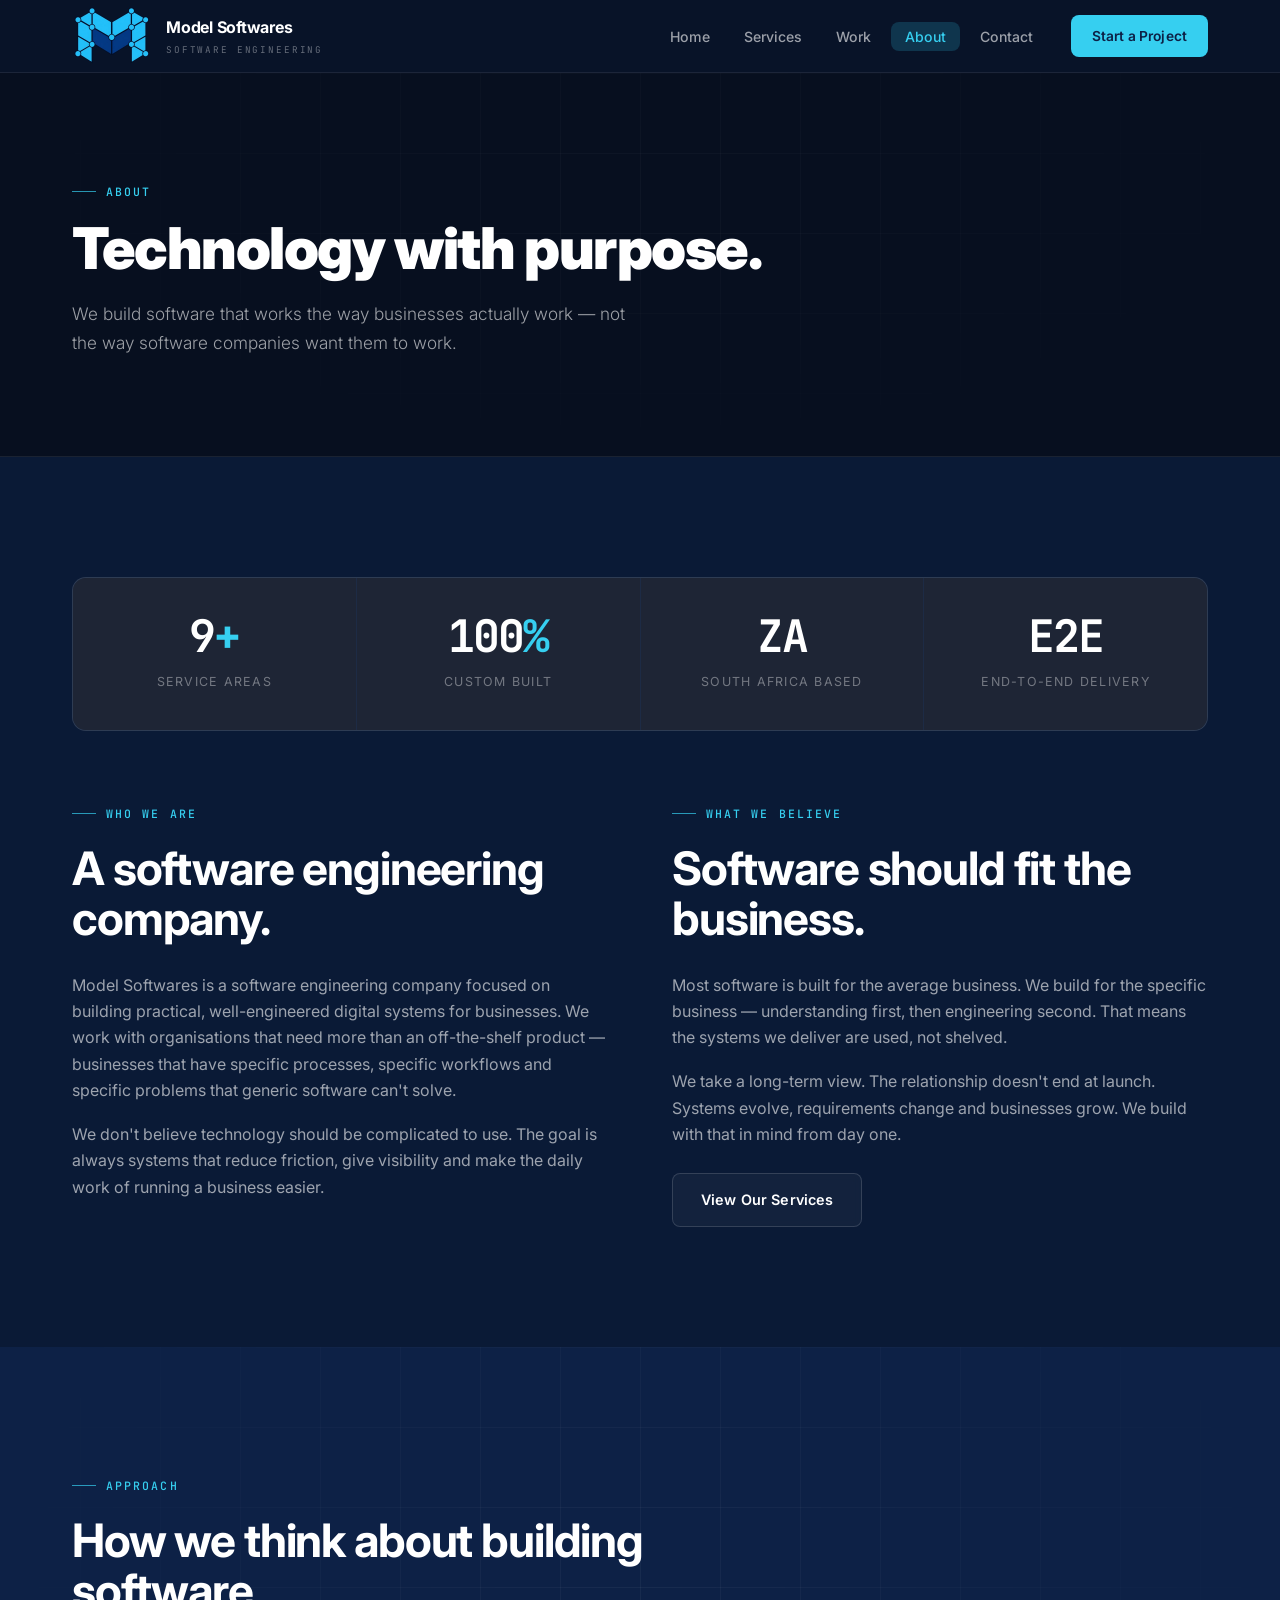
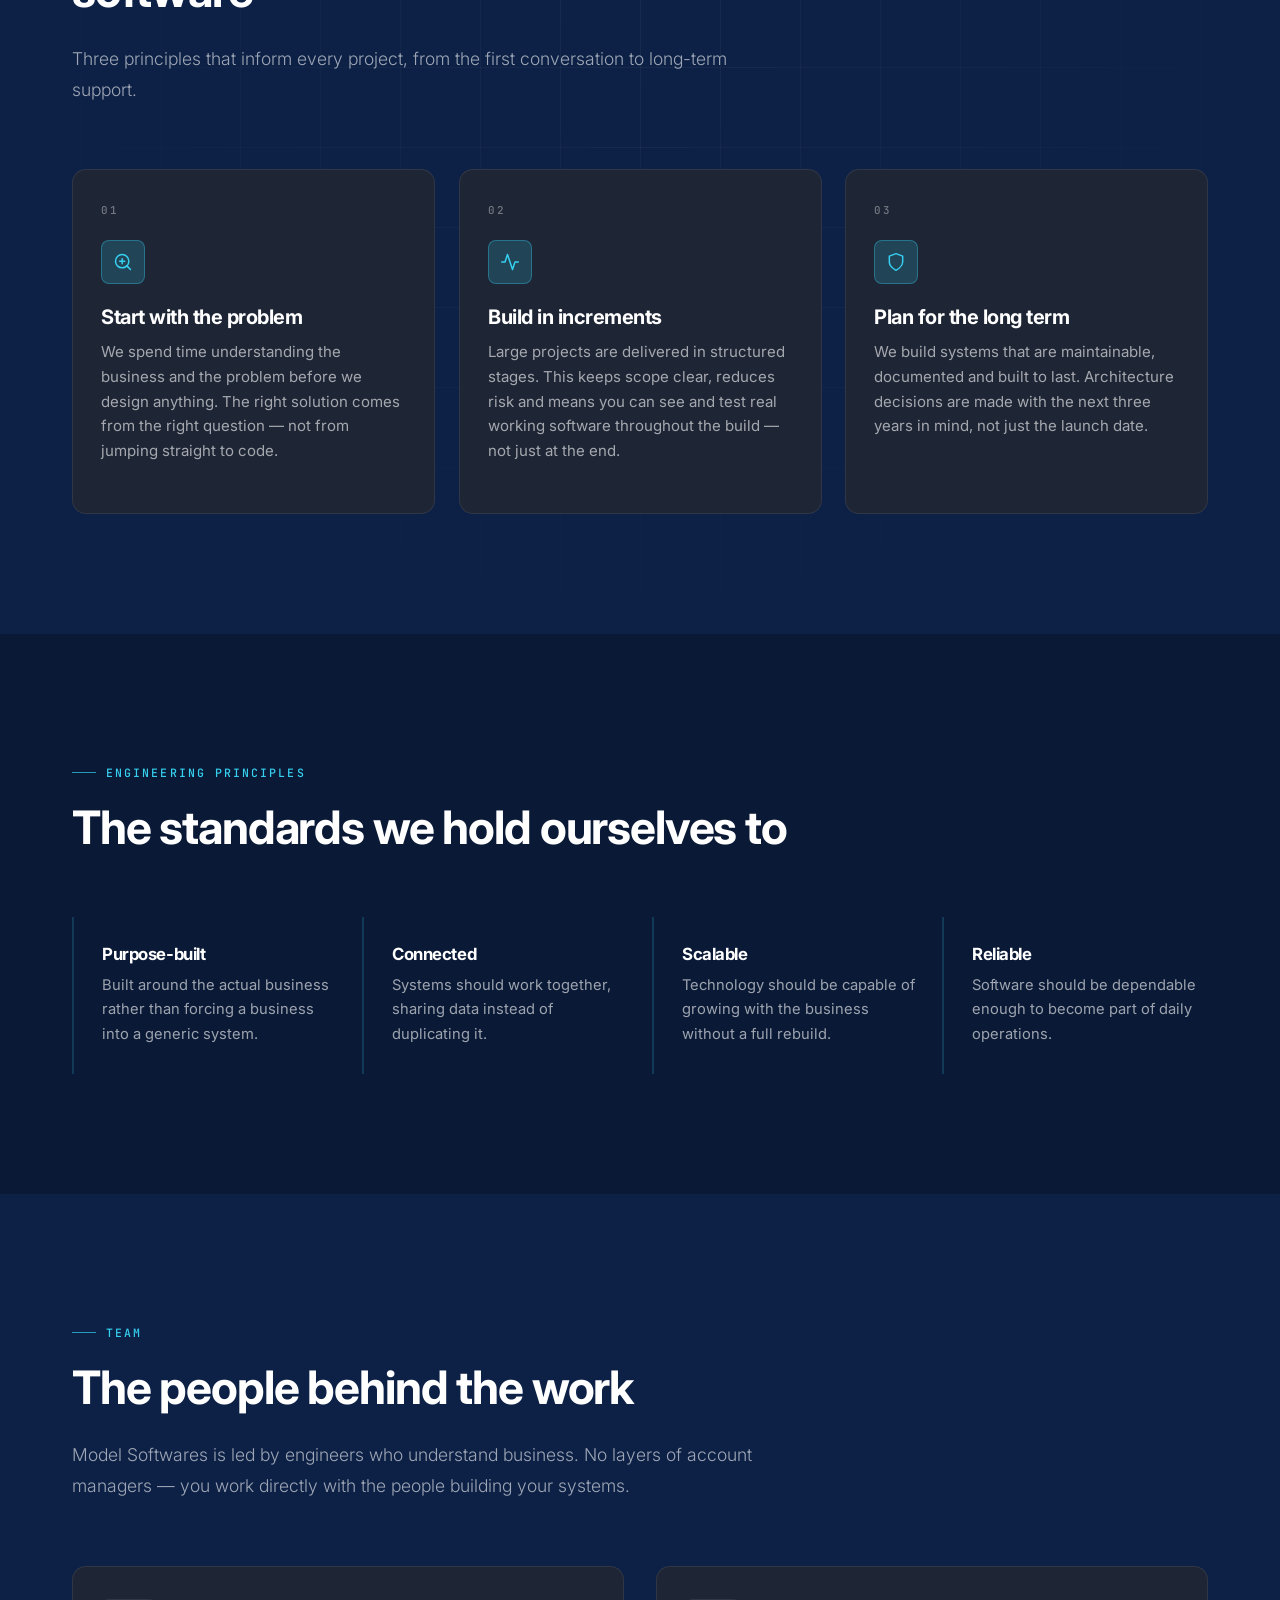
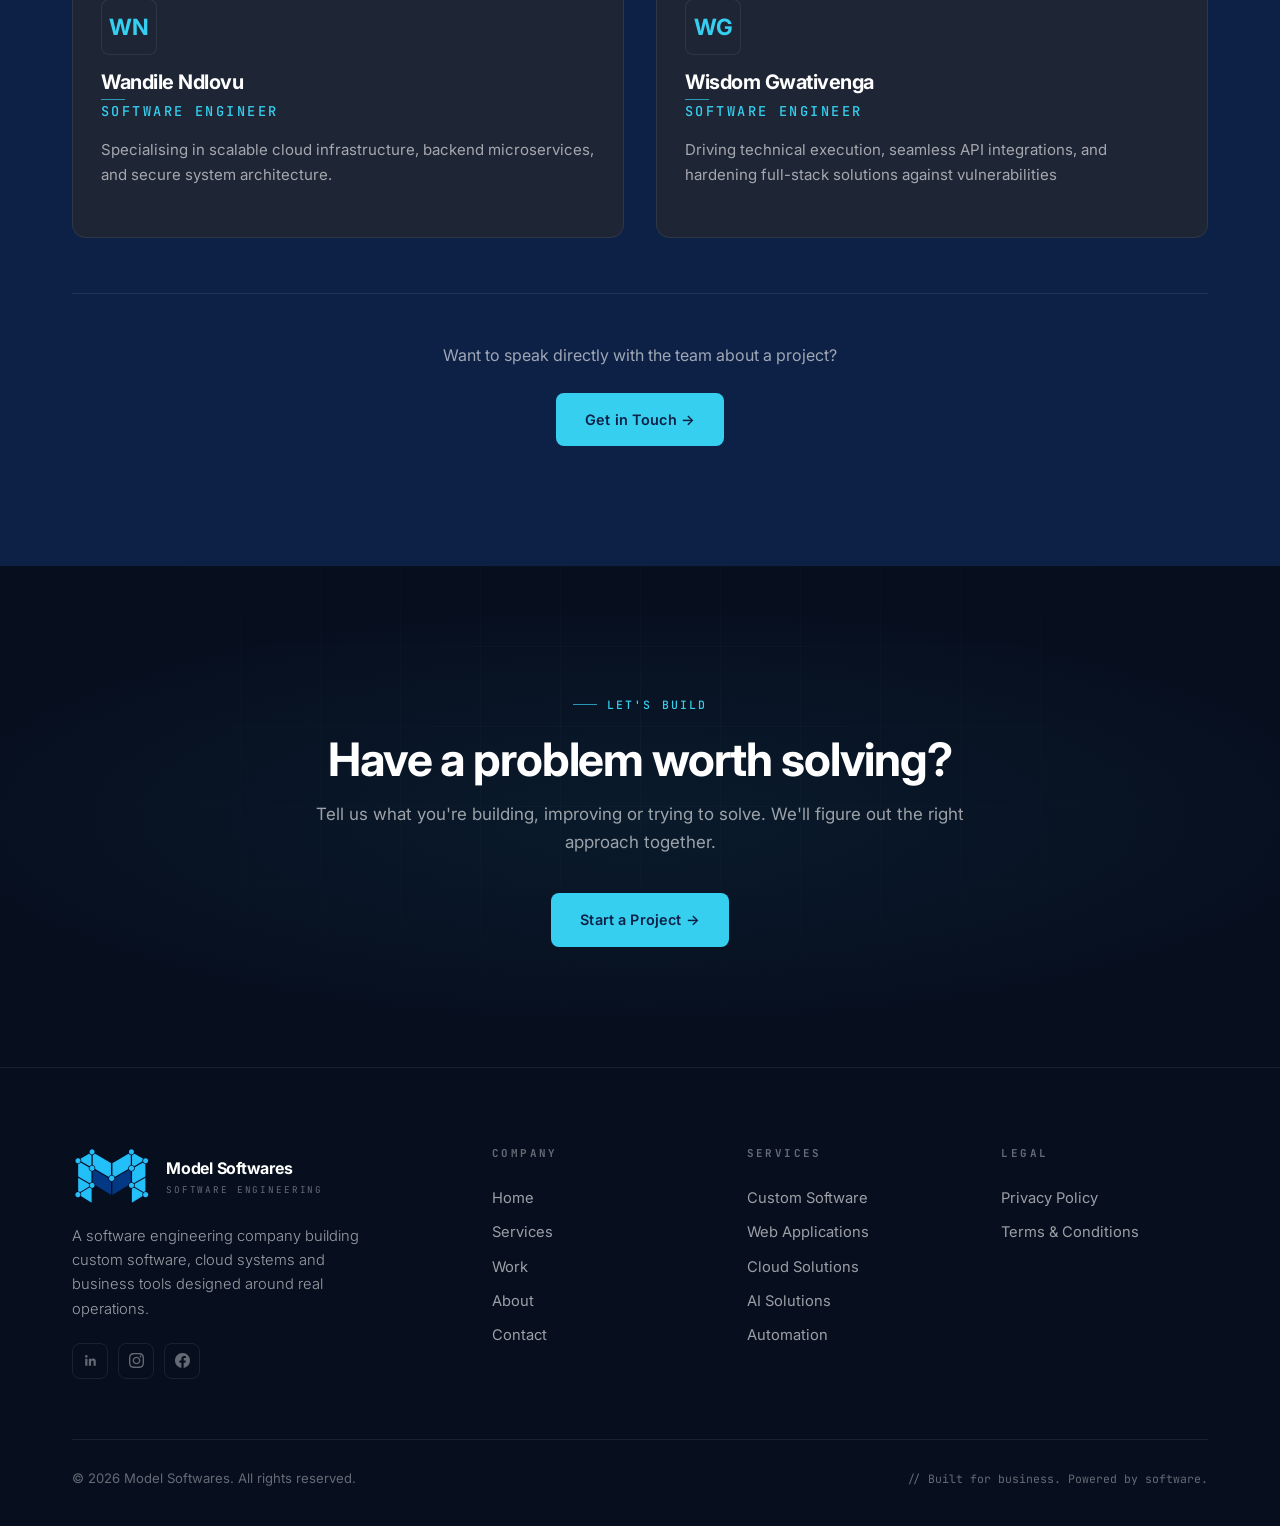
==== commit 89ddf327: "chore: add Cloudflare analytics beacon and fix footer social links" ====
--- a/about.html
+++ b/about.html
@@ -1,274 +1,364 @@
 <!DOCTYPE html>
 <html lang="en">
+
 <head>
-<meta charset="utf-8">
-<meta name="viewport" content="width=device-width, initial-scale=1">
-<title>About — Model Softwares</title>
-<meta name="description" content="Model Softwares is a software engineering company building custom software, cloud systems and business tools designed around real operations.">
-<meta name="theme-color" content="#070f1f">
-<meta property="og:type" content="website">
-<meta property="og:title" content="About — Model Softwares">
-<meta property="og:description" content="A software engineering company built around practical, reliable technology.">
-<meta property="og:image" content="images/newlogo.png">
-<link rel="icon" href="favicon.svg" type="image/svg+xml">
-<link rel="icon" href="images/newlogo-display.png" type="image/png">
-<link rel="stylesheet" href="css/style.css">
+  <meta charset="utf-8">
+  <meta name="viewport" content="width=device-width, initial-scale=1">
+  <title>About — Model Softwares</title>
+  <meta name="description"
+    content="Model Softwares is a software engineering company building custom software, cloud systems and business tools designed around real operations.">
+  <meta name="theme-color" content="#070f1f">
+  <meta property="og:type" content="website">
+  <meta property="og:title" content="About — Model Softwares">
+  <meta property="og:description" content="A software engineering company built around practical, reliable technology.">
+  <meta property="og:image" content="images/newlogo.png">
+  <link rel="icon" href="favicon.svg" type="image/svg+xml">
+  <link rel="icon" href="images/newlogo-display.png" type="image/png">
+  <link rel="stylesheet" href="css/style.css">
 </head>
+
 <body>
 
-<div class="scroll-progress" aria-hidden="true"></div>
-
-<header class="site-header">
-  <div class="wrap">
-    <nav class="nav" aria-label="Main navigation">
-      <a class="brand" href="index.html">
-        <picture>
-          <source srcset="images/newlogo-display.webp" type="image/webp">
-          <img src="images/newlogo-display.png" alt="Model Softwares logo" width="80" height="58">
-        </picture>
-
-        <span>Model Softwares<small>Software Engineering</small></span>
-      </a>
-      <ul class="nav-links">
+  <div class="scroll-progress" aria-hidden="true"></div>
+
+  <header class="site-header">
+    <div class="wrap">
+      <nav class="nav" aria-label="Main navigation">
+        <a class="brand" href="index.html">
+          <picture>
+            <source srcset="images/newlogo-display.webp" type="image/webp">
+            <img src="images/newlogo-display.png" alt="Model Softwares logo" width="80" height="58">
+          </picture>
+
+          <span>Model Softwares<small>Software Engineering</small></span>
+        </a>
+        <ul class="nav-links">
+          <li><a href="index.html">Home</a></li>
+          <li><a href="services.html">Services</a></li>
+          <li><a href="work.html">Work</a></li>
+          <li><a href="about.html" class="is-active">About</a></li>
+          <li><a href="contact.html">Contact</a></li>
+        </ul>
+        <div class="nav-actions">
+          <a class="btn btn--primary btn--sm" href="contact.html">Start a Project</a>
+        </div>
+        <button class="nav-toggle" type="button" aria-label="Toggle menu" aria-controls="mobile-menu"
+          aria-expanded="false">
+          <span></span><span></span><span></span>
+        </button>
+      </nav>
+    </div>
+    <div class="mobile-menu" id="mobile-menu">
+      <ul>
         <li><a href="index.html">Home</a></li>
         <li><a href="services.html">Services</a></li>
         <li><a href="work.html">Work</a></li>
         <li><a href="about.html" class="is-active">About</a></li>
         <li><a href="contact.html">Contact</a></li>
       </ul>
-      <div class="nav-actions">
-        <a class="btn btn--primary btn--sm" href="contact.html">Start a Project</a>
-      </div>
-      <button class="nav-toggle" type="button" aria-label="Toggle menu" aria-controls="mobile-menu" aria-expanded="false">
-        <span></span><span></span><span></span>
-      </button>
-    </nav>
-  </div>
-  <div class="mobile-menu" id="mobile-menu">
-    <ul>
-      <li><a href="index.html">Home</a></li>
-      <li><a href="services.html">Services</a></li>
-      <li><a href="work.html">Work</a></li>
-      <li><a href="about.html" class="is-active">About</a></li>
-      <li><a href="contact.html">Contact</a></li>
-    </ul>
-    <div class="wrap"><a class="btn btn--primary" href="contact.html">Start a Project</a></div>
-  </div>
-</header>
-
-<main>
-
-  <!-- PAGE HERO -->
-  <section class="page-hero">
-    <div class="grid-lines" aria-hidden="true"></div>
+      <div class="wrap"><a class="btn btn--primary" href="contact.html">Start a Project</a></div>
+    </div>
+  </header>
+
+  <main>
+
+    <!-- PAGE HERO -->
+    <section class="page-hero">
+      <div class="grid-lines" aria-hidden="true"></div>
+      <div class="wrap">
+        <div class="page-hero__inner">
+          <span class="eyebrow">About</span>
+          <h1>Technology with purpose.</h1>
+          <p>We build software that works the way businesses actually work — not the way software companies want them to
+            work.</p>
+        </div>
+      </div>
+    </section>
+
+    <!-- STAT ROW -->
+    <section class="section section--dark">
+      <div class="wrap">
+        <div class="stat-row reveal">
+          <div class="stat-item">
+            <span class="stat-item__value">9<span class="accent">+</span></span>
+            <span class="stat-item__label">Service Areas</span>
+          </div>
+          <div class="stat-item">
+            <span class="stat-item__value">100<span class="accent">%</span></span>
+            <span class="stat-item__label">Custom Built</span>
+          </div>
+          <div class="stat-item">
+            <span class="stat-item__value">ZA</span>
+            <span class="stat-item__label">South Africa Based</span>
+          </div>
+          <div class="stat-item">
+            <span class="stat-item__value">E2E</span>
+            <span class="stat-item__label">End-to-End Delivery</span>
+          </div>
+        </div>
+
+        <!-- WHO WE ARE -->
+        <div class="grid grid--2" style="gap: 64px; align-items: start;">
+          <div class="reveal">
+            <span class="eyebrow">Who we are</span>
+            <h2>A software engineering company.</h2>
+            <p>Model Softwares is a software engineering company focused on building practical, well-engineered digital
+              systems for businesses. We work with organisations that need more than an off-the-shelf product —
+              businesses that have specific processes, specific workflows and specific problems that generic software
+              can't solve.</p>
+            <p>We don't believe technology should be complicated to use. The goal is always systems that reduce
+              friction, give visibility and make the daily work of running a business easier.</p>
+          </div>
+          <div class="reveal">
+            <span class="eyebrow">What we believe</span>
+            <h2>Software should fit the business.</h2>
+            <p>Most software is built for the average business. We build for the specific business — understanding
+              first, then engineering second. That means the systems we deliver are used, not shelved.</p>
+            <p>We take a long-term view. The relationship doesn't end at launch. Systems evolve, requirements change and
+              businesses grow. We build with that in mind from day one.</p>
+            <a class="btn btn--ghost" href="services.html" style="margin-top: 8px;">View Our Services</a>
+          </div>
+        </div>
+      </div>
+    </section>
+
+    <!-- APPROACH -->
+    <section class="section">
+      <div class="grid-lines" aria-hidden="true"></div>
+      <div class="wrap">
+        <div class="section-head reveal">
+          <span class="eyebrow">Approach</span>
+          <h2>How we think about building software</h2>
+          <p class="lead">Three principles that inform every project, from the first conversation to long-term support.
+          </p>
+        </div>
+
+        <div class="grid grid--3">
+          <article class="card reveal">
+            <div class="card__num">01</div>
+            <div class="card__icon" aria-hidden="true">
+              <svg viewBox="0 0 24 24" fill="none" stroke="currentColor" stroke-width="1.8" stroke-linecap="round"
+                stroke-linejoin="round">
+                <circle cx="11" cy="11" r="8" />
+                <path d="M21 21l-4.35-4.35M11 8v6M8 11h6" />
+              </svg>
+            </div>
+            <h3>Start with the problem</h3>
+            <p>We spend time understanding the business and the problem before we design anything. The right solution
+              comes from the right question — not from jumping straight to code.</p>
+          </article>
+
+          <article class="card reveal">
+            <div class="card__num">02</div>
+            <div class="card__icon" aria-hidden="true">
+              <svg viewBox="0 0 24 24" fill="none" stroke="currentColor" stroke-width="1.8" stroke-linecap="round"
+                stroke-linejoin="round">
+                <polyline points="22 12 18 12 15 21 9 3 6 12 2 12" />
+              </svg>
+            </div>
+            <h3>Build in increments</h3>
+            <p>Large projects are delivered in structured stages. This keeps scope clear, reduces risk and means you can
+              see and test real working software throughout the build — not just at the end.</p>
+          </article>
+
+          <article class="card reveal">
+            <div class="card__num">03</div>
+            <div class="card__icon" aria-hidden="true">
+              <svg viewBox="0 0 24 24" fill="none" stroke="currentColor" stroke-width="1.8" stroke-linecap="round"
+                stroke-linejoin="round">
+                <path d="M12 22s8-4 8-10V5l-8-3-8 3v7c0 6 8 10 8 10z" />
+              </svg>
+            </div>
+            <h3>Plan for the long term</h3>
+            <p>We build systems that are maintainable, documented and built to last. Architecture decisions are made
+              with the next three years in mind, not just the launch date.</p>
+          </article>
+        </div>
+      </div>
+    </section>
+
+    <!-- ENGINEERING PRINCIPLES -->
+    <section class="section section--dark">
+      <div class="wrap">
+        <div class="section-head reveal">
+          <span class="eyebrow">Engineering Principles</span>
+          <h2>The standards we hold ourselves to</h2>
+        </div>
+        <div class="grid grid--4">
+          <div class="principle reveal">
+            <h3>Purpose-built</h3>
+            <p>Built around the actual business rather than forcing a business into a generic system.</p>
+          </div>
+          <div class="principle reveal">
+            <h3>Connected</h3>
+            <p>Systems should work together, sharing data instead of duplicating it.</p>
+          </div>
+          <div class="principle reveal">
+            <h3>Scalable</h3>
+            <p>Technology should be capable of growing with the business without a full rebuild.</p>
+          </div>
+          <div class="principle reveal">
+            <h3>Reliable</h3>
+            <p>Software should be dependable enough to become part of daily operations.</p>
+          </div>
+        </div>
+      </div>
+    </section>
+
+    <!-- TEAM -->
+    <section class="section">
+      <div class="wrap">
+        <div class="section-head reveal">
+          <span class="eyebrow">Team</span>
+          <h2>The people behind the work</h2>
+          <p class="lead">Model Softwares is led by engineers who understand business. No layers of account managers —
+            you
+            work directly with the people building your systems.</p>
+        </div>
+
+        <!-- Using inline grid CSS to ensure it behaves nicely without needing new stylesheet classes -->
+        <div style="display: grid; grid-template-columns: repeat(auto-fit, minmax(300px, 1fr)); gap: 32px;">
+
+          <!-- Wandile Ndlovu -->
+          <article class="card reveal" style="display: flex; flex-direction: column; gap: 16px;">
+            <!-- Monogram Avatar -->
+            <div aria-hidden="true"
+              style="width: 56px; height: 56px; border-radius: 8px; background: var(--carbon-grey, #1a1a1a); border: 1px solid var(--grey-line, #333); display: flex; align-items: center; justify-content: center; font-size: 1.4rem; font-weight: 700; color: var(--electric-cyan, #00f2fe);">
+              WN
+            </div>
+            <div>
+              <h3 style="margin-bottom: 4px;">Wandile Ndlovu</h3>
+              <span class="eyebrow" style="font-size: 0.85rem; margin-bottom: 16px; display: inline-block;">Software
+                Engineer</span>
+              <p>Specialising in scalable cloud infrastructure, backend microservices, and secure system architecture.
+              </p>
+            </div>
+          </article>
+
+          <!-- Wisdom Gwativenga -->
+          <article class="card reveal" style="display: flex; flex-direction: column; gap: 16px;">
+            <!-- Monogram Avatar -->
+            <div aria-hidden="true"
+              style="width: 56px; height: 56px; border-radius: 8px; background: var(--carbon-grey, #1a1a1a); border: 1px solid var(--grey-line, #333); display: flex; align-items: center; justify-content: center; font-size: 1.4rem; font-weight: 700; color: var(--electric-cyan, #00f2fe);">
+              WG
+            </div>
+            <div>
+              <h3 style="margin-bottom: 4px;">Wisdom Gwativenga</h3>
+              <span class="eyebrow" style="font-size: 0.85rem; margin-bottom: 16px; display: inline-block;">Software
+                Engineer</span>
+              <p>Driving technical execution, seamless API integrations, and hardening full-stack solutions against
+                vulnerabilities</p>
+            </div>
+          </article>
+
+        </div>
+
+        <!-- Get in Touch fallback -->
+        <div class="reveal"
+          style="margin-top: 56px; padding-top: 48px; border-top: 1px solid var(--grey-line, #333); text-align: center;">
+          <p style="margin-bottom: 24px; color: var(--text-muted, #a1a1aa);">Want to speak directly with the team about
+            a
+            project?</p>
+          <a class="btn btn--primary" href="contact.html">Get in Touch →</a>
+        </div>
+      </div>
+    </section>
+
+    <!-- CTA -->
+    <section class="cta">
+      <div class="grid-lines" aria-hidden="true"></div>
+      <div class="wrap">
+        <div class="cta__inner reveal">
+          <span class="eyebrow" style="justify-content: center;">Let's build</span>
+          <h2>Have a problem worth solving?</h2>
+          <p>Tell us what you're building, improving or trying to solve. We'll figure out the right approach together.
+          </p>
+          <a class="btn btn--primary" href="contact.html">Start a Project →</a>
+        </div>
+      </div>
+    </section>
+
+  </main>
+
+  <footer class="site-footer">
     <div class="wrap">
-      <div class="page-hero__inner">
-        <span class="eyebrow">About</span>
-        <h1>Technology with purpose.</h1>
-        <p>We build software that works the way businesses actually work — not the way software companies want them to work.</p>
+      <div class="footer-grid">
+        <div class="footer-about">
+          <a class="brand" href="index.html">
+            <picture>
+              <source srcset="images/newlogo-display.webp" type="image/webp">
+              <img src="images/newlogo-display.png" alt="Model Softwares logo" width="80" height="58">
+            </picture>
+
+            <span>Model Softwares<small>Software Engineering</small></span>
+          </a>
+          <p>A software engineering company building custom software, cloud systems and business tools designed around
+            real operations.</p>
+          <div class="footer-social">
+            <a href="https://www.linkedin.com/company/model-softwares/" target="_blank" rel="noopener noreferrer"
+              aria-label="LinkedIn">
+              <svg viewBox="0 0 24 24" fill="currentColor">
+                <path
+                  d="M20.45 20.45h-3.55v-5.57c0-1.33-.03-3.04-1.85-3.04-1.85 0-2.13 1.45-2.13 2.94v5.67H9.37V9h3.41v1.56h.05c.47-.9 1.63-1.85 3.36-1.85 3.59 0 4.26 2.37 4.26 5.44v6.3zM5.34 7.43a2.06 2.06 0 110-4.12 2.06 2.06 0 010 4.12zM3.56 20.45h3.56V9H3.56v11.45z" />
+              </svg>
+            </a>
+            <a href="https://www.instagram.com/modelsoftwares/" target="_blank" rel="noopener noreferrer"
+              aria-label="Instagram">
+              <svg viewBox="0 0 24 24" fill="currentColor">
+                <path
+                  d="M12 2.163c3.204 0 3.584.012 4.85.07 3.252.148 4.771 1.691 4.919 4.919.058 1.265.069 1.645.069 4.849 0 3.205-.012 3.584-.069 4.849-.149 3.225-1.664 4.771-4.919 4.919-1.266.058-1.644.07-4.85.07-3.204 0-3.584-.012-4.849-.07-3.26-.149-4.771-1.699-4.919-4.92-.058-1.265-.07-1.644-.07-4.849 0-3.204.013-3.583.07-4.849.149-3.227 1.664-4.771 4.919-4.919 1.266-.057 1.645-.069 4.849-.069zm0-2.163c-3.259 0-3.667.014-4.947.072-4.358.2-6.78 2.618-6.98 6.98-.059 1.281-.073 1.689-.073 4.948 0 3.259.014 3.668.072 4.948.2 4.358 2.618 6.78 6.98 6.98 1.281.058 1.689.072 4.948.072 3.259 0 3.668-.014 4.948-.072 4.354-.2 6.782-2.618 6.979-6.98.059-1.28.073-1.689.073-4.948 0-3.259-.014-3.667-.072-4.947-.196-4.354-2.617-6.78-6.979-6.98-1.281-.059-1.69-.073-4.949-.073zm0 5.838c-3.403 0-6.162 2.759-6.162 6.162s2.759 6.163 6.162 6.163 6.162-2.759 6.162-6.163c0-3.403-2.759-6.162-6.162-6.162zm0 10.162c-2.209 0-4-1.79-4-4 0-2.209 1.791-4 4-4s4 1.791 4 4c0 2.21-1.791 4-4 4zm6.406-11.845c-.796 0-1.441.645-1.441 1.44s.645 1.44 1.441 1.44c.795 0 1.439-.645 1.439-1.44s-.644-1.44-1.439-1.44z" />
+              </svg>
+            </a>
+            <a href="https://www.facebook.com/profile.php?id=61594095338224#" target="_blank" rel="noopener noreferrer"
+              aria-label="Facebook">
+              <svg viewBox="0 0 24 24" fill="currentColor">
+                <path
+                  d="M24 12.073c0-6.627-5.373-12-12-12s-12 5.373-12 12c0 5.99 4.388 10.954 10.125 11.854v-8.385H7.078v-3.47h3.047V9.43c0-3.007 1.792-4.669 4.533-4.669 1.312 0 2.686.235 2.686.235v2.953H15.83c-1.491 0-1.956.925-1.956 1.874v2.25h3.328l-.532 3.47h-2.796v8.385C19.612 23.027 24 18.062 24 12.073z" />
+              </svg>
+            </a>
+          </div>
+        </div>
+        <div>
+          <h4>Company</h4>
+          <ul>
+            <li><a href="index.html">Home</a></li>
+            <li><a href="services.html">Services</a></li>
+            <li><a href="work.html">Work</a></li>
+            <li><a href="about.html">About</a></li>
+            <li><a href="contact.html">Contact</a></li>
+          </ul>
+        </div>
+        <div>
+          <h4>Services</h4>
+          <ul>
+            <li><a href="services.html#custom-software">Custom Software</a></li>
+            <li><a href="services.html#web-apps">Web Applications</a></li>
+            <li><a href="services.html#cloud">Cloud Solutions</a></li>
+            <li><a href="services.html#ai">AI Solutions</a></li>
+            <li><a href="services.html#automation">Automation</a></li>
+          </ul>
+        </div>
+        <div>
+          <h4>Legal</h4>
+          <ul>
+            <li><a href="#">Privacy Policy</a></li>
+            <li><a href="#">Terms &amp; Conditions</a></li>
+          </ul>
+        </div>
+      </div>
+      <div class="footer-bottom">
+        <span>&copy; <span id="year">2026</span> Model Softwares. All rights reserved.</span>
+        <span class="mono">// Built for business. Powered by software.</span>
       </div>
     </div>
-  </section>
-
-  <!-- STAT ROW -->
-  <section class="section section--dark">
-    <div class="wrap">
-      <div class="stat-row reveal">
-        <div class="stat-item">
-          <span class="stat-item__value">9<span class="accent">+</span></span>
-          <span class="stat-item__label">Service Areas</span>
-        </div>
-        <div class="stat-item">
-          <span class="stat-item__value">100<span class="accent">%</span></span>
-          <span class="stat-item__label">Custom Built</span>
-        </div>
-        <div class="stat-item">
-          <span class="stat-item__value">ZA</span>
-          <span class="stat-item__label">South Africa Based</span>
-        </div>
-        <div class="stat-item">
-          <span class="stat-item__value">E2E</span>
-          <span class="stat-item__label">End-to-End Delivery</span>
-        </div>
-      </div>
-
-      <!-- WHO WE ARE -->
-      <div class="grid grid--2" style="gap: 64px; align-items: start;">
-        <div class="reveal">
-          <span class="eyebrow">Who we are</span>
-          <h2>A software engineering company.</h2>
-          <p>Model Softwares is a software engineering company focused on building practical, well-engineered digital systems for businesses. We work with organisations that need more than an off-the-shelf product — businesses that have specific processes, specific workflows and specific problems that generic software can't solve.</p>
-          <p>We don't believe technology should be complicated to use. The goal is always systems that reduce friction, give visibility and make the daily work of running a business easier.</p>
-        </div>
-        <div class="reveal">
-          <span class="eyebrow">What we believe</span>
-          <h2>Software should fit the business.</h2>
-          <p>Most software is built for the average business. We build for the specific business — understanding first, then engineering second. That means the systems we deliver are used, not shelved.</p>
-          <p>We take a long-term view. The relationship doesn't end at launch. Systems evolve, requirements change and businesses grow. We build with that in mind from day one.</p>
-          <a class="btn btn--ghost" href="services.html" style="margin-top: 8px;">View Our Services</a>
-        </div>
-      </div>
-    </div>
-  </section>
-
-  <!-- APPROACH -->
-  <section class="section">
-    <div class="grid-lines" aria-hidden="true"></div>
-    <div class="wrap">
-      <div class="section-head reveal">
-        <span class="eyebrow">Approach</span>
-        <h2>How we think about building software</h2>
-        <p class="lead">Three principles that inform every project, from the first conversation to long-term support.</p>
-      </div>
-
-      <div class="grid grid--3">
-        <article class="card reveal">
-          <div class="card__num">01</div>
-          <div class="card__icon" aria-hidden="true">
-            <svg viewBox="0 0 24 24" fill="none" stroke="currentColor" stroke-width="1.8" stroke-linecap="round" stroke-linejoin="round"><circle cx="11" cy="11" r="8"/><path d="M21 21l-4.35-4.35M11 8v6M8 11h6"/></svg>
-          </div>
-          <h3>Start with the problem</h3>
-          <p>We spend time understanding the business and the problem before we design anything. The right solution comes from the right question — not from jumping straight to code.</p>
-        </article>
-
-        <article class="card reveal">
-          <div class="card__num">02</div>
-          <div class="card__icon" aria-hidden="true">
-            <svg viewBox="0 0 24 24" fill="none" stroke="currentColor" stroke-width="1.8" stroke-linecap="round" stroke-linejoin="round"><polyline points="22 12 18 12 15 21 9 3 6 12 2 12"/></svg>
-          </div>
-          <h3>Build in increments</h3>
-          <p>Large projects are delivered in structured stages. This keeps scope clear, reduces risk and means you can see and test real working software throughout the build — not just at the end.</p>
-        </article>
-
-        <article class="card reveal">
-          <div class="card__num">03</div>
-          <div class="card__icon" aria-hidden="true">
-            <svg viewBox="0 0 24 24" fill="none" stroke="currentColor" stroke-width="1.8" stroke-linecap="round" stroke-linejoin="round"><path d="M12 22s8-4 8-10V5l-8-3-8 3v7c0 6 8 10 8 10z"/></svg>
-          </div>
-          <h3>Plan for the long term</h3>
-          <p>We build systems that are maintainable, documented and built to last. Architecture decisions are made with the next three years in mind, not just the launch date.</p>
-        </article>
-      </div>
-    </div>
-  </section>
-
-  <!-- ENGINEERING PRINCIPLES -->
-  <section class="section section--dark">
-    <div class="wrap">
-      <div class="section-head reveal">
-        <span class="eyebrow">Engineering Principles</span>
-        <h2>The standards we hold ourselves to</h2>
-      </div>
-      <div class="grid grid--4">
-        <div class="principle reveal">
-          <h3>Purpose-built</h3>
-          <p>Built around the actual business rather than forcing a business into a generic system.</p>
-        </div>
-        <div class="principle reveal">
-          <h3>Connected</h3>
-          <p>Systems should work together, sharing data instead of duplicating it.</p>
-        </div>
-        <div class="principle reveal">
-          <h3>Scalable</h3>
-          <p>Technology should be capable of growing with the business without a full rebuild.</p>
-        </div>
-        <div class="principle reveal">
-          <h3>Reliable</h3>
-          <p>Software should be dependable enough to become part of daily operations.</p>
-        </div>
-      </div>
-    </div>
-  </section>
-
-  <!-- TEAM -->
-  <section class="section">
-    <div class="wrap">
-      <div class="section-head reveal">
-        <span class="eyebrow">Team</span>
-        <h2>The people behind the work</h2>
-      </div>
-      <div class="team-placeholder reveal">
-        <p>Team profiles will be published here. In the meantime, reach out directly to speak with someone about your project.</p>
-        <a class="btn btn--primary" href="contact.html">Get in Touch</a>
-      </div>
-    </div>
-  </section>
-
-  <!-- CTA -->
-  <section class="cta">
-    <div class="grid-lines" aria-hidden="true"></div>
-    <div class="wrap">
-      <div class="cta__inner reveal">
-        <span class="eyebrow" style="justify-content: center;">Let's build</span>
-        <h2>Have a problem worth solving?</h2>
-        <p>Tell us what you're building, improving or trying to solve. We'll figure out the right approach together.</p>
-        <a class="btn btn--primary" href="contact.html">Start a Project →</a>
-      </div>
-    </div>
-  </section>
-
-</main>
-
-<footer class="site-footer">
-  <div class="wrap">
-    <div class="footer-grid">
-      <div class="footer-about">
-        <a class="brand" href="index.html">
-          <picture>
-          <source srcset="images/newlogo-display.webp" type="image/webp">
-          <img src="images/newlogo-display.png" alt="Model Softwares logo" width="80" height="58">
-        </picture>
-
-        <span>Model Softwares<small>Software Engineering</small></span>
-        </a>
-        <p>A software engineering company building custom software, cloud systems and business tools designed around real operations.</p>
-        <div class="footer-social">
-          <a href="#" aria-label="LinkedIn">
-            <svg viewBox="0 0 24 24" fill="currentColor"><path d="M20.45 20.45h-3.55v-5.57c0-1.33-.03-3.04-1.85-3.04-1.85 0-2.13 1.45-2.13 2.94v5.67H9.37V9h3.41v1.56h.05c.47-.9 1.63-1.85 3.36-1.85 3.59 0 4.26 2.37 4.26 5.44v6.3zM5.34 7.43a2.06 2.06 0 110-4.12 2.06 2.06 0 010 4.12zM3.56 20.45h3.56V9H3.56v11.45z"/></svg>
-          </a>
-          <a href="#" aria-label="GitHub">
-            <svg viewBox="0 0 24 24" fill="currentColor"><path d="M12 2C6.48 2 2 6.48 2 12c0 4.42 2.87 8.17 6.84 9.5.5.09.68-.22.68-.48v-1.7c-2.78.6-3.37-1.34-3.37-1.34-.46-1.16-1.11-1.47-1.11-1.47-.91-.62.07-.61.07-.61 1 .07 1.53 1.03 1.53 1.03.9 1.52 2.34 1.08 2.91.83.09-.65.35-1.09.63-1.34-2.22-.25-4.55-1.11-4.55-4.94 0-1.09.39-1.98 1.03-2.68-.1-.25-.45-1.27.1-2.64 0 0 .84-.27 2.75 1.02A9.56 9.56 0 0112 6.8c.85.004 1.71.114 2.51.334 1.91-1.29 2.75-1.02 2.75-1.02.55 1.37.2 2.39.1 2.64.64.7 1.03 1.59 1.03 2.68 0 3.84-2.34 4.69-4.57 4.93.36.31.68.92.68 1.85v2.74c0 .27.18.58.69.48A10.01 10.01 0 0022 12c0-5.52-4.48-10-10-10z"/></svg>
-          </a>
-          <a href="#" aria-label="X (Twitter)">
-            <svg viewBox="0 0 24 24" fill="currentColor"><path d="M18.244 2.25h3.308l-7.227 8.26 8.502 11.24H16.17l-5.214-6.817L4.99 21.75H1.68l7.73-8.835L1.254 2.25H8.08l4.713 6.231zm-1.161 17.52h1.833L7.084 4.126H5.117z"/></svg>
-          </a>
-        </div>
-      </div>
-      <div>
-        <h4>Company</h4>
-        <ul>
-          <li><a href="index.html">Home</a></li>
-          <li><a href="services.html">Services</a></li>
-          <li><a href="work.html">Work</a></li>
-          <li><a href="about.html">About</a></li>
-          <li><a href="contact.html">Contact</a></li>
-        </ul>
-      </div>
-      <div>
-        <h4>Services</h4>
-        <ul>
-          <li><a href="services.html#custom-software">Custom Software</a></li>
-          <li><a href="services.html#web-apps">Web Applications</a></li>
-          <li><a href="services.html#cloud">Cloud Solutions</a></li>
-          <li><a href="services.html#ai">AI Solutions</a></li>
-          <li><a href="services.html#automation">Automation</a></li>
-        </ul>
-      </div>
-      <div>
-        <h4>Legal</h4>
-        <ul>
-          <li><a href="#">Privacy Policy</a></li>
-          <li><a href="#">Terms &amp; Conditions</a></li>
-        </ul>
-      </div>
-    </div>
-    <div class="footer-bottom">
-      <span>&copy; <span id="year">2026</span> Model Softwares. All rights reserved.</span>
-      <span class="mono">// Built for business. Powered by software.</span>
-    </div>
-  </div>
-</footer>
-
-<script src="js/script.js"></script>
+  </footer>
+
+  <script src="js/script.js"></script>
+
+  <!-- Cloudflare Web Analytics -->
+  <script type='module' src='https://static.cloudflareinsights.com/beacon.min.js'
+    data-cf-beacon='{"token": "9b3af0b198184dc3a34458d3245c5061"}'></script><!-- End Cloudflare Web Analytics -->
+
 </body>
-</html>
+
+</html>
